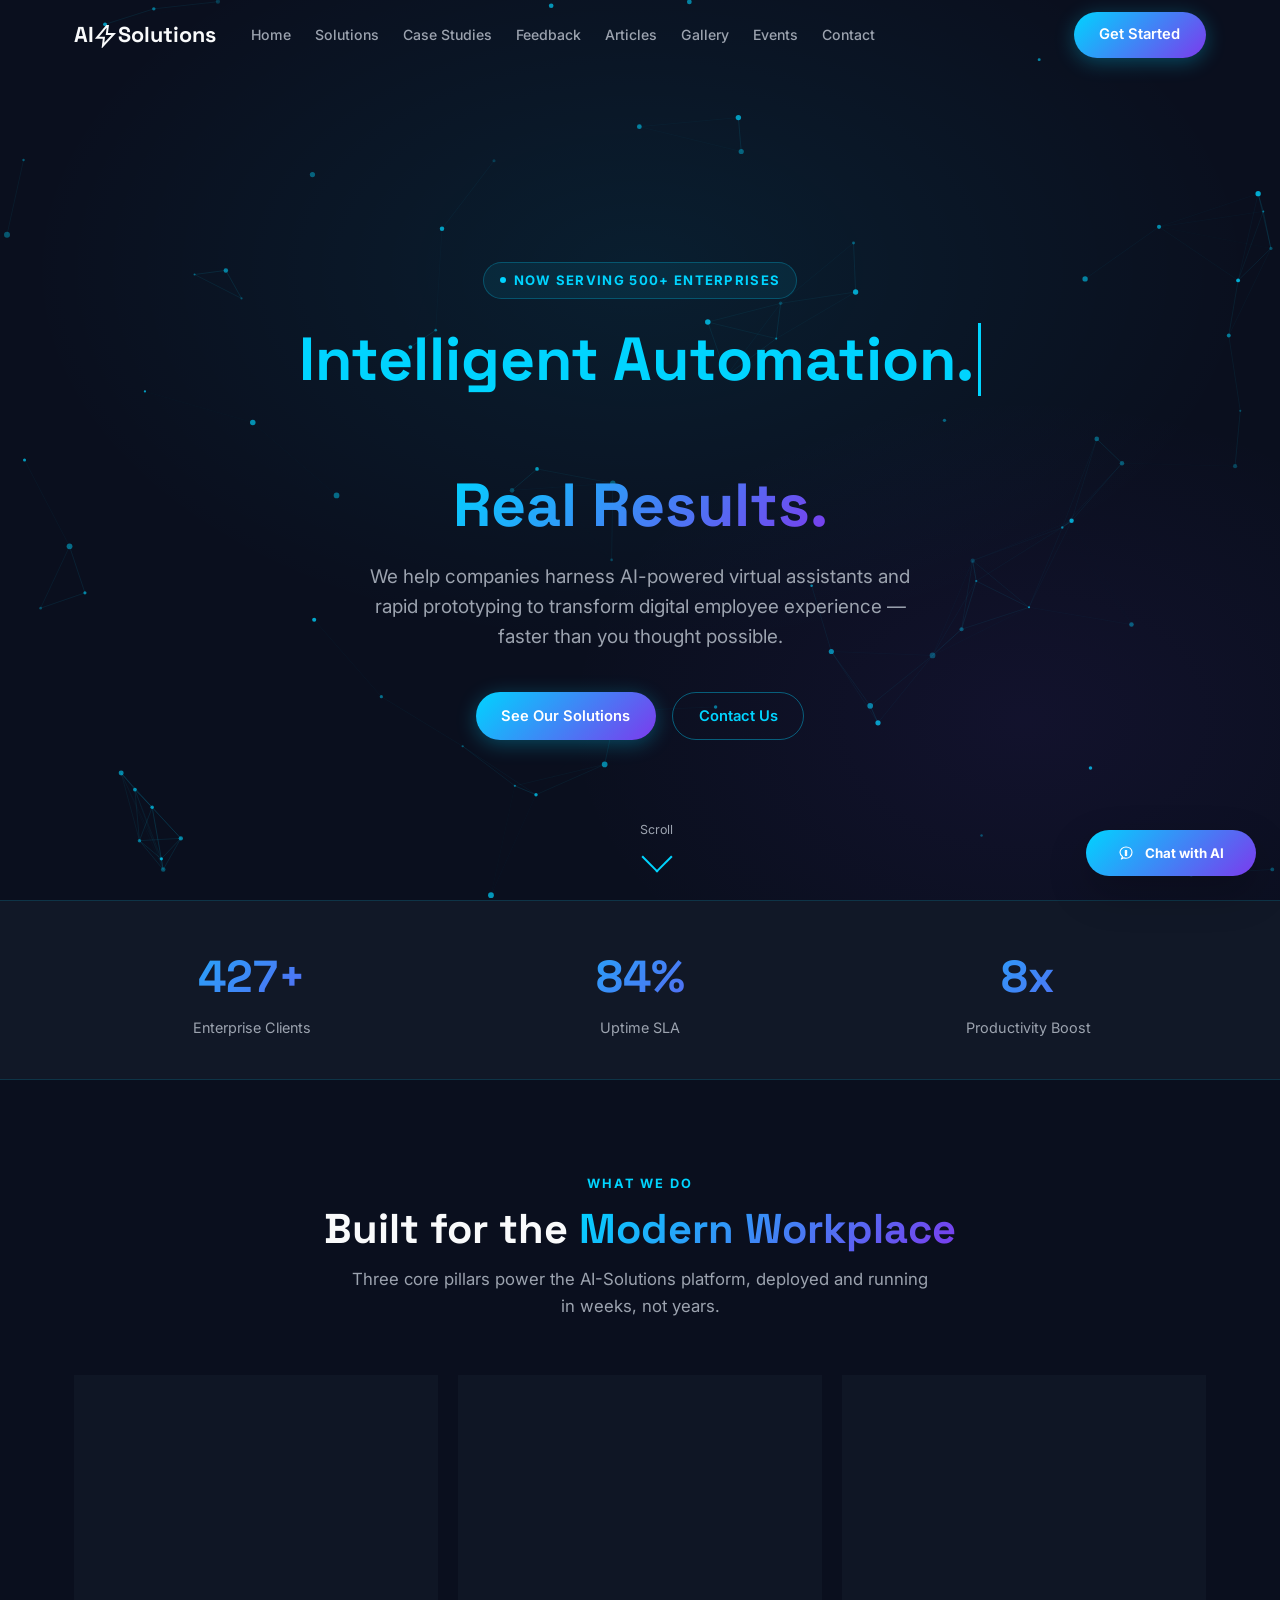
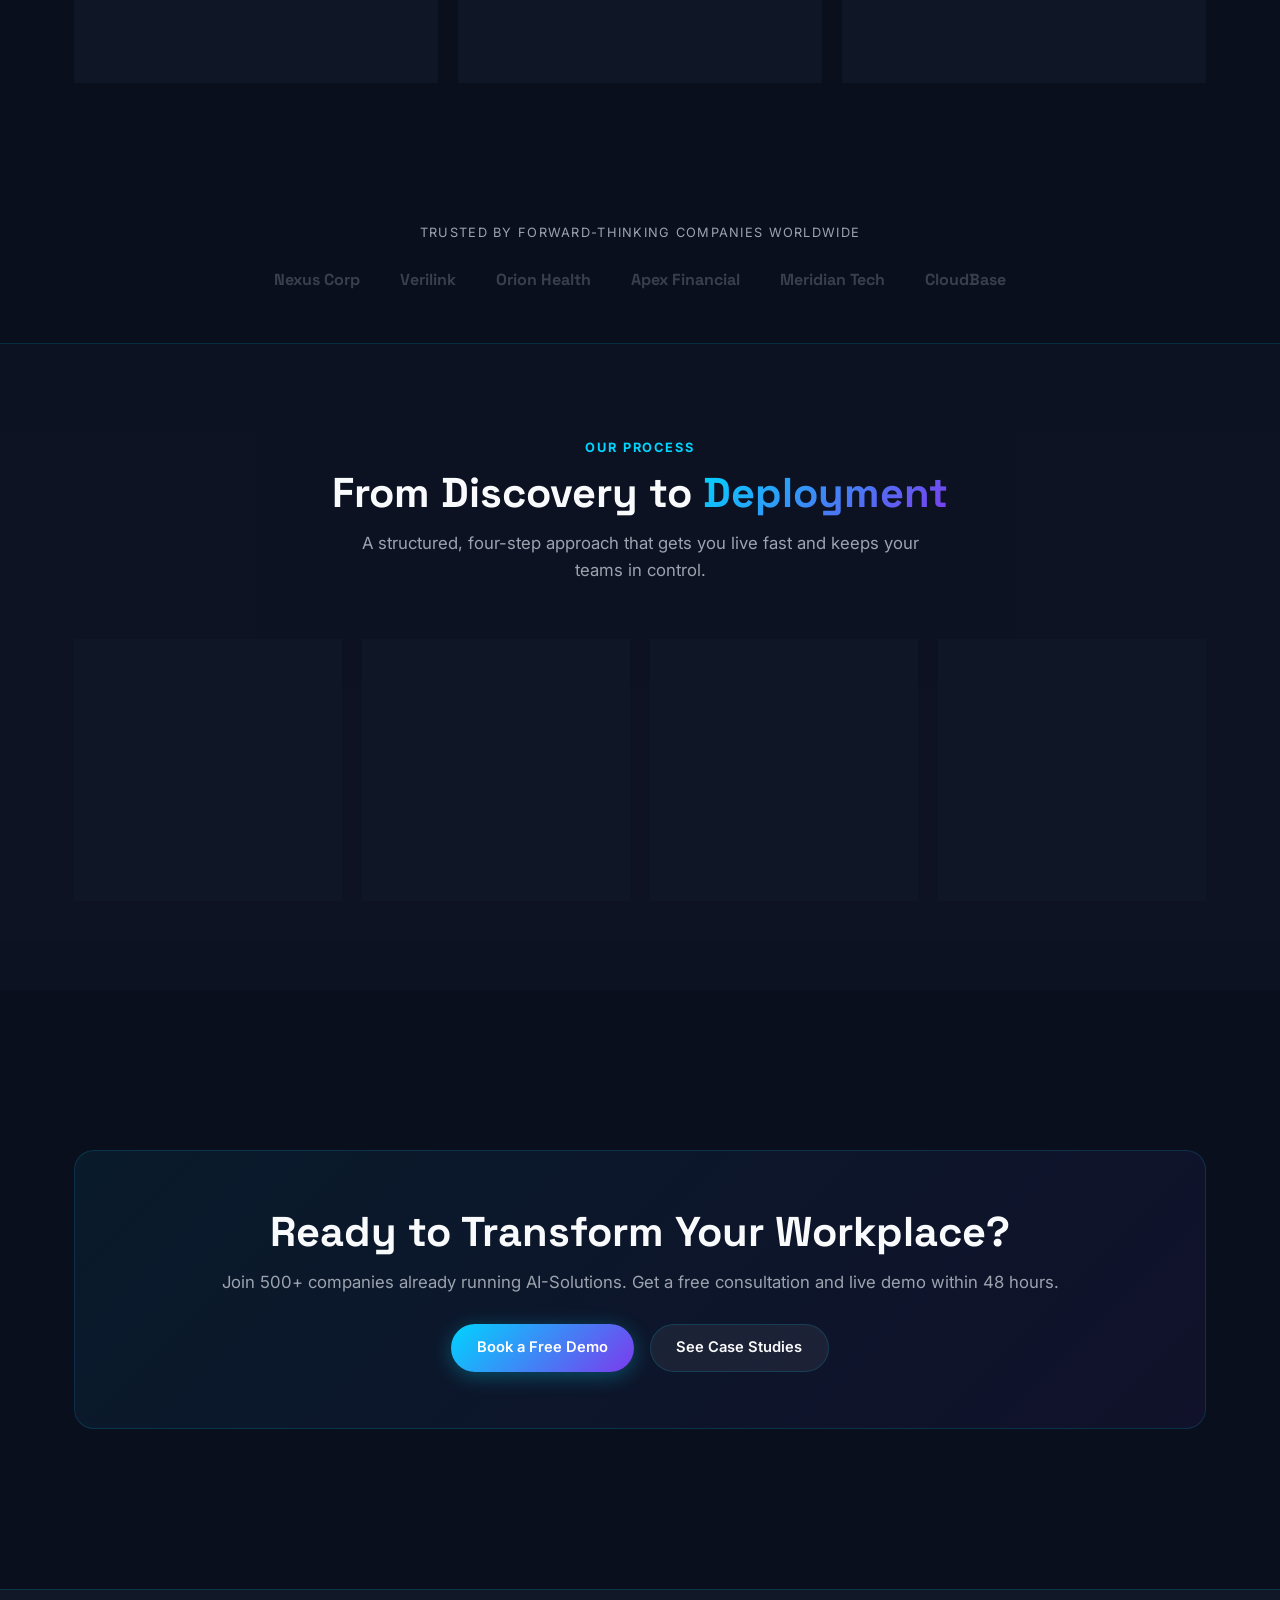
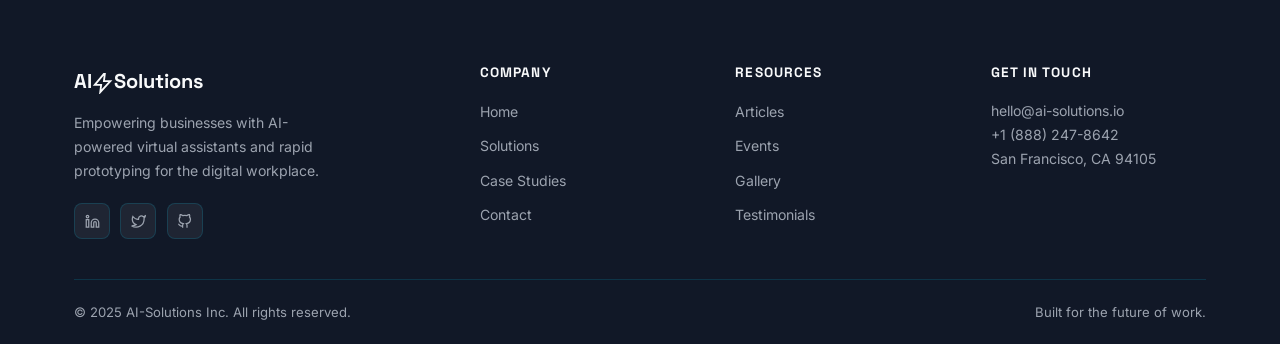
==== frontend/index.html @ 1a3348eb "Initial commit" ====
<!DOCTYPE html>
<html lang="en">
<head>
  <meta charset="UTF-8">
  <meta name="viewport" content="width=device-width,initial-scale=1">
  <title>AI-Solutions — Intelligent Automation for the Digital Workplace</title>
  <meta name="description" content="AI-Solutions helps companies build AI-powered virtual assistants and rapid prototyping solutions.">
  <link rel="icon" type="image/svg+xml" href="favicon.svg">
  <link rel="stylesheet" href="css/style.css">
</head>
<body>

<nav class="navbar" id="navbar">
  <div class="nav-inner">
    <a href="index.html" class="logo">AI<svg class="logo-icon" viewBox="0 0 24 24" fill="none" stroke="currentColor" stroke-width="2"><path d="M13 2 3 14h7l-1 8 11-12h-7l1-8Z"/></svg>Solutions</a>
    <ul class="nav-links" id="navLinks">
      <li><a href="index.html">Home</a></li>
      <li><a href="solutions.html">Solutions</a></li>
      <li><a href="case-studies.html">Case Studies</a></li>
      <li><a href="feedback.html">Feedback</a></li>
      <li><a href="articles.html">Articles</a></li>
      <li><a href="gallery.html">Gallery</a></li>
      <li><a href="events.html">Events</a></li>
      <li><a href="contact.html">Contact</a></li>
    </ul>
    <a href="contact.html" class="btn btn-primary nav-cta">Get Started</a>
    <button class="hamburger" id="hamburger" aria-label="Menu"><span></span><span></span><span></span></button>
  </div>
</nav>

<!-- HERO -->
<section class="hero">
  <canvas id="heroCanvas"></canvas>
  <div class="hero-bg"></div>
  <div class="hero-content">
    <div class="hero-pill"><span class="pulse"></span>Now Serving 500+ Enterprises</div>
    <h1 class="hero-title">
      <span id="typingText">Intelligent Automation.</span><br>
      <span class="grad-text">Real Results.</span>
    </h1>
    <p class="hero-sub">We help companies harness AI-powered virtual assistants and rapid prototyping to transform digital employee experience — faster than you thought possible.</p>
    <div class="hero-acts">
      <a href="solutions.html" class="btn btn-primary">See Our Solutions</a>
      <a href="contact.html" class="btn btn-outline">Contact Us</a>
    </div>
  </div>
  <div class="scroll-hint"><span>Scroll</span><div class="s-arr"></div></div>
</section>

<!-- STATS -->
<div class="stats-bar">
  <div class="wrap">
    <div class="stats-g">
      <div class="reveal">
        <div class="snum" data-target="500" data-suffix="+">0+</div>
        <div class="slbl">Enterprise Clients</div>
      </div>
      <div class="reveal d2">
        <div class="snum" data-target="99" data-suffix="%">0%</div>
        <div class="slbl">Uptime SLA</div>
      </div>
      <div class="reveal d3">
        <div class="snum" data-target="10" data-suffix="x">0x</div>
        <div class="slbl">Productivity Boost</div>
      </div>
    </div>
  </div>
</div>

<!-- FEATURES -->
<section class="section">
  <div class="wrap">
    <div class="sec-head">
      <span class="eyebrow">What We Do</span>
      <h2>Built for the <span class="grad-text">Modern Workplace</span></h2>
      <p>Three core pillars power the AI-Solutions platform, deployed and running in weeks, not years.</p>
    </div>
    <div class="g3">
      <div class="card reveal d1">
        <div class="fi fi-c"><svg viewBox="0 0 24 24" fill="none" stroke="currentColor" stroke-width="2"><circle cx="12" cy="12" r="10"/><path d="M12 8v4l3 3"/></svg></div>
        <h3>AI Virtual Assistants</h3>
        <p>Deploy intelligent conversational agents that handle employee queries, automate workflows, and integrate with your existing HR, IT, and operations systems seamlessly.</p>
      </div>
      <div class="card reveal d2">
        <div class="fi fi-p"><svg viewBox="0 0 24 24" fill="none" stroke="currentColor" stroke-width="2"><polygon points="13 2 3 14 12 14 11 22 21 10 12 10 13 2"/></svg></div>
        <h3>Rapid Prototyping</h3>
        <p>Go from concept to working AI prototype in days. Our low-code platform lets teams validate ideas fast before committing to full-scale development.</p>
      </div>
      <div class="card reveal d3">
        <div class="fi fi-g"><svg viewBox="0 0 24 24" fill="none" stroke="currentColor" stroke-width="2"><rect x="2" y="3" width="20" height="14" rx="2"/><path d="M8 21h8M12 17v4"/></svg></div>
        <h3>Digital Employee Experience</h3>
        <p>Create seamless AI-enhanced portals giving employees what they need instantly. Reduce friction, increase engagement, and modernize internal operations.</p>
      </div>
    </div>
  </div>
</section>

<!-- TRUSTED BY -->
<div class="trusted">
  <div class="wrap">
    <p class="trusted-lbl">Trusted by forward-thinking companies worldwide</p>
    <div class="trusted-logos">
      <span class="tlg">Nexus Corp</span>
      <span class="tlg">Verilink</span>
      <span class="tlg">Orion Health</span>
      <span class="tlg">Apex Financial</span>
      <span class="tlg">Meridian Tech</span>
      <span class="tlg">CloudBase</span>
    </div>
  </div>
</div>

<!-- HOW IT WORKS -->
<section class="section" style="background:rgba(17,24,39,.45)">
  <div class="wrap">
    <div class="sec-head">
      <span class="eyebrow">Our Process</span>
      <h2>From Discovery to <span class="grad-text">Deployment</span></h2>
      <p>A structured, four-step approach that gets you live fast and keeps your teams in control.</p>
    </div>
    <div class="g4">
      <div class="card reveal d1" style="text-align:center">
        <div style="font-family:var(--hf);font-size:2rem;font-weight:800;background:var(--grad);-webkit-background-clip:text;-webkit-text-fill-color:transparent;background-clip:text;margin-bottom:.75rem">01</div>
        <h3>Discover</h3>
        <p style="font-size:.88rem">We map your workflows, identify automation opportunities, and define success metrics with your team.</p>
      </div>
      <div class="card reveal d2" style="text-align:center">
        <div style="font-family:var(--hf);font-size:2rem;font-weight:800;background:var(--grad);-webkit-background-clip:text;-webkit-text-fill-color:transparent;background-clip:text;margin-bottom:.75rem">02</div>
        <h3>Design</h3>
        <p style="font-size:.88rem">Our team architects AI models and integrations tailored precisely to your environment and requirements.</p>
      </div>
      <div class="card reveal d3" style="text-align:center">
        <div style="font-family:var(--hf);font-size:2rem;font-weight:800;background:var(--grad);-webkit-background-clip:text;-webkit-text-fill-color:transparent;background-clip:text;margin-bottom:.75rem">03</div>
        <h3>Deploy</h3>
        <p style="font-size:.88rem">We ship production-ready AI in weeks with full integration into your existing tech stack.</p>
      </div>
      <div class="card reveal d4" style="text-align:center">
        <div style="font-family:var(--hf);font-size:2rem;font-weight:800;background:var(--grad);-webkit-background-clip:text;-webkit-text-fill-color:transparent;background-clip:text;margin-bottom:.75rem">04</div>
        <h3>Optimize</h3>
        <p style="font-size:.88rem">Continuous learning, model tuning, and performance analytics keep your AI sharp over time.</p>
      </div>
    </div>
  </div>
</section>

<!-- CTA BAND -->
<section class="section">
  <div class="wrap">
    <div class="cta-band reveal">
      <h2>Ready to Transform Your Workplace?</h2>
      <p>Join 500+ companies already running AI-Solutions. Get a free consultation and live demo within 48 hours.</p>
      <div class="cta-acts">
        <a href="contact.html" class="btn btn-primary">Book a Free Demo</a>
        <a href="case-studies.html" class="btn btn-ghost">See Case Studies</a>
      </div>
    </div>
  </div>
</section>

<footer class="footer">
  <div class="wrap">
    <div class="fg-grid">
      <div class="fb-brand">
        <div class="logo">AI<svg class="logo-icon" viewBox="0 0 24 24" fill="none" stroke="currentColor" stroke-width="2"><path d="M13 2 3 14h7l-1 8 11-12h-7l1-8Z"/></svg>Solutions</div>
        <p>Empowering businesses with AI-powered virtual assistants and rapid prototyping for the digital workplace.</p>
        <div class="socials">
          <a href="#" class="soc" aria-label="LinkedIn"><svg viewBox="0 0 24 24" fill="none" stroke="currentColor" stroke-width="2"><path d="M16 8a6 6 0 016 6v7h-4v-7a2 2 0 00-2-2 2 2 0 00-2 2v7h-4v-7a6 6 0 016-6z"/><rect x="2" y="9" width="4" height="12"/><circle cx="4" cy="4" r="2"/></svg></a>
          <a href="#" class="soc" aria-label="Twitter"><svg viewBox="0 0 24 24" fill="none" stroke="currentColor" stroke-width="2"><path d="M23 3a10.9 10.9 0 01-3.14 1.53 4.48 4.48 0 00-7.86 3v1A10.66 10.66 0 013 4s-4 9 5 13a11.64 11.64 0 01-7 2c9 5 20 0 20-11.5a4.5 4.5 0 00-.08-.83A7.72 7.72 0 0023 3z"/></svg></a>
          <a href="#" class="soc" aria-label="GitHub"><svg viewBox="0 0 24 24" fill="none" stroke="currentColor" stroke-width="2"><path d="M9 19c-5 1.5-5-2.5-7-3m14 6v-3.87a3.37 3.37 0 00-.94-2.61c3.14-.35 6.44-1.54 6.44-7A5.44 5.44 0 0020 4.77 5.07 5.07 0 0019.91 1S18.73.65 16 2.48a13.38 13.38 0 00-7 0C6.27.65 5.09 1 5.09 1A5.07 5.07 0 005 4.77a5.44 5.44 0 00-1.5 3.78c0 5.42 3.3 6.61 6.44 7A3.37 3.37 0 009 18.13V22"/></svg></a>
        </div>
      </div>
      <div class="fc"><h4>Company</h4><ul><li><a href="index.html">Home</a></li><li><a href="solutions.html">Solutions</a></li><li><a href="case-studies.html">Case Studies</a></li><li><a href="contact.html">Contact</a></li></ul></div>
      <div class="fc"><h4>Resources</h4><ul><li><a href="articles.html">Articles</a></li><li><a href="events.html">Events</a></li><li><a href="gallery.html">Gallery</a></li><li><a href="feedback.html">Testimonials</a></li></ul></div>
      <div class="fc"><h4>Get In Touch</h4><p>hello@ai-solutions.io<br>+1 (888) 247-8642<br>San Francisco, CA 94105</p></div>
    </div>
    <div class="f-bottom">
      <p>&copy; 2025 AI-Solutions Inc. All rights reserved.</p>
      <p>Built for the future of work.</p>
    </div>
  </div>
</footer>

  <div class="chatbot-widget" id="chatbotWidget">
    <button class="chatbot-toggle" id="chatbotToggle" aria-label="Open AI chat">
      <svg class="chatbot-icon" viewBox="0 0 24 24" fill="none" stroke="currentColor" stroke-width="1.7" stroke-linecap="round" stroke-linejoin="round"><path d="M12 3C7.03 3 3 6.69 3 11c0 2.65 1.45 5.04 3.8 6.57L5 21l3.6-1.92C9.67 19.54 10.82 19.8 12 19.8c4.97 0 9-3.69 9-8.8S16.97 3 12 3z"/><path d="M11 8.5h2v2.75h-2z"/><path d="M11 13h2v2.5h-2z"/></svg>
      Chat with AI
    </button>
    <div class="chatbot-panel" id="chatbotPanel" aria-hidden="true">
      <div class="chatbot-header">
        <div>
          <strong>AI Assistant</strong>
          <p>Ask about our solutions, demos, or deployment.</p>
        </div>
        <button class="chatbot-close" id="chatbotClose" aria-label="Close chat">×</button>
      </div>
      <div class="chatbot-suggestions" id="chatbotSuggestions">
        <button type="button" class="chatbot-suggestion">How does your AI assistant work?</button>
        <button type="button" class="chatbot-suggestion">Show me a demo workflow</button>
        <button type="button" class="chatbot-suggestion">What is deployment time?</button>
      </div>
      <div class="chatbot-messages" id="chatbotMessages">
        <div class="chatbot-message bot">Hi there! I can help explain how AI-Solutions boosts productivity and modernizes employee experience.</div>
      </div>
      <div class="chatbot-typing" id="chatbotTyping" aria-live="polite" hidden>
        <span class="typing-dot"></span>
        <span class="typing-dot"></span>
        <span class="typing-dot"></span>
        <span>Typing...</span>
      </div>
      <form class="chatbot-form" id="chatbotForm">
        <input type="text" id="chatbotInput" placeholder="Type your question..." autocomplete="off" aria-label="Chat message input">
        <button type="submit">Send</button>
      </form>
    </div>
  </div>

  <script src="js/main.js"></script>
</body>
</html>
---- frontend/css/style.css ----
@import url('https://fonts.googleapis.com/css2?family=Inter:wght@400;500;600&family=Space+Grotesk:wght@600;700;800&display=swap');

/* ── VARIABLES ── */
:root {
     
  --bg: #0a0f1e;
  --bg2: #111827;
  --bg3: #1f2937;
  --card: rgba(17,24,39,.85);
  --cyan: #00d4ff;
  --purple: #7c3aed;
  --grad: linear-gradient(135deg,#00d4ff,#7c3aed);
  --text: #f9fafb;
  --muted: #9ca3af;
  --sub: #e5e7eb;
  --border: rgba(0,212,255,.15);
  --border2: rgba(0,212,255,.35);
  --glow: 0 0 30px rgba(0,212,255,.15);
  --shadow: 0 4px 24px rgba(0,0,0,.45);
  --r: 12px;
  --rsm: 8px;
  --rlg: 20px;
  --nav: 70px;
  --max: 1180px;
  --t: .3s ease;
  --hf: 'Space Grotesk',sans-serif;
  --bf: 'Inter',sans-serif;
}

/* ── RESET ── */
*,*::before,*::after{box-sizing:border-box;margin:0;padding:0}
html{scroll-behavior:smooth}
body{font-family:var(--bf);background:var(--bg);color:var(--text);line-height:1.6;opacity:0;transition:opacity .5s ease;overflow-x:hidden}
body.loaded{opacity:1}
a{color:inherit;text-decoration:none;transition:color var(--t)}
ul{list-style:none}
img{max-width:100%;display:block}
button{font-family:var(--bf);cursor:pointer;border:none;background:none;appearance:none;-webkit-appearance:none;-moz-appearance:none}
button:disabled{opacity:.55;cursor:not-allowed}
::-webkit-scrollbar{width:5px}
::-webkit-scrollbar-track{background:var(--bg)}
::-webkit-scrollbar-thumb{background:var(--cyan);border-radius:3px}

/* ── TYPE ── */
h1,h2,h3,h4{font-family:var(--hf);font-weight:700;line-height:1.2}
h1{font-size:clamp(2rem,5vw,3.8rem)}
h2{font-size:clamp(1.7rem,3.5vw,2.6rem)}
h3{font-size:clamp(1.1rem,2vw,1.4rem)}
p{color:var(--muted)}

/* ── UTIL ── */
.wrap{max-width:var(--max);margin:0 auto;padding:0 1.5rem}
.section{padding:90px 0}
.sec-head{text-align:center;margin-bottom:3.5rem}
.eyebrow{display:inline-block;font-size:.8rem;font-weight:700;letter-spacing:.15em;text-transform:uppercase;color:var(--cyan);margin-bottom:.6rem}
.sec-head h2{margin-bottom:.75rem}
.sec-head p{max-width:580px;margin:0 auto;font-size:1.05rem}
.grad-text{background:var(--grad);-webkit-background-clip:text;-webkit-text-fill-color:transparent;background-clip:text}
.g2{display:grid;grid-template-columns:repeat(2,1fr);gap:1.25rem}
.g3{display:grid;grid-template-columns:repeat(3,1fr);gap:1.25rem}
.g4{display:grid;grid-template-columns:repeat(4,1fr);gap:1.25rem}

/* ── BUTTONS ── */
.btn{display:inline-flex;align-items:center;gap:.45rem;padding:.7rem 1.6rem;border-radius:50px;font-size:.92rem;font-weight:600;transition:all var(--t);position:relative;overflow:hidden;white-space:nowrap}
.btn-primary{background:var(--grad);color:#fff;box-shadow:0 4px 20px rgba(0,212,255,.3)}
.btn-primary:hover{transform:translateY(-2px);box-shadow:0 8px 30px rgba(0,212,255,.45)}
.btn-outline{background:transparent;color:var(--cyan);border:1.5px solid rgba(0,212,255,.4)}
.btn-outline:hover{background:rgba(0,212,255,.1);border-color:var(--cyan);transform:translateY(-2px)}
.btn-ghost{background:rgba(255,255,255,.06);color:var(--text);border:1px solid var(--border)}
.btn-ghost:hover{background:rgba(255,255,255,.1);transform:translateY(-2px)}
.btn-sm{padding:.45rem 1.1rem;font-size:.85rem}

.button{display:inline-flex;align-items:center;justify-content:center;gap:.55rem;padding:.85rem 1.6rem;border-radius:999px;font-size:.95rem;font-weight:700;transition:all var(--t);outline:none;text-decoration:none}
.button-primary{background:var(--grad);color:#fff;border:1px solid transparent;box-shadow:0 6px 22px rgba(0,212,255,.25)}
.button-primary:hover{transform:translateY(-1px);box-shadow:0 10px 28px rgba(0,212,255,.35)}
.button-secondary{background:transparent;color:#fff;border:1.5px solid rgba(255,255,255,.18)}
.button-secondary:hover{background:rgba(255,255,255,.08);border-color:rgba(255,255,255,.35);transform:translateY(-1px)}
.button-danger{background:rgba(239,68,68,.12);color:#f87171;border:1.5px solid rgba(239,68,68,.3)}
.button-danger:hover{background:rgba(239,68,68,.18);transform:translateY(-1px)}
.button-ghost{background:rgba(255,255,255,.12);color:#fff;border:1.5px solid rgba(255,255,255,.25)}
.button-ghost:hover{background:rgba(255,255,255,.18);transform:translateY(-1px)}
.button-sm{padding:.4rem 1rem;font-size:.85rem}

/* ── CARD ── */
.card{background:var(--card);border:1px solid var(--border);border-radius:var(--r);padding:1.75rem;backdrop-filter:blur(14px);-webkit-backdrop-filter:blur(14px);transition:all var(--t);position:relative;overflow:hidden}
.card:hover{transform:translateY(-4px);border-color:var(--border2);box-shadow:var(--glow),var(--shadow)}

/* ── BADGE ── */
.badge{display:inline-flex;align-items:center;gap:.35rem;padding:.3rem .8rem;border-radius:50px;font-size:.75rem;font-weight:700;letter-spacing:.05em}
.bc{background:rgba(0,212,255,.1);color:var(--cyan);border:1px solid rgba(0,212,255,.25)}
.bp{background:rgba(124,58,237,.12);color:#a78bfa;border:1px solid rgba(124,58,237,.3)}
.bg-badge{background:rgba(16,185,129,.1);color:#10b981;border:1px solid rgba(16,185,129,.25)}
.ba{background:rgba(245,158,11,.1);color:#f59e0b;border:1px solid rgba(245,158,11,.25)}

/* ── NAV ── */
.navbar{position:fixed;top:0;left:0;right:0;z-index:1000;height:var(--nav);display:flex;align-items:center;transition:all var(--t)}
.navbar.scrolled{background:rgba(10,15,30,.95);backdrop-filter:blur(20px);-webkit-backdrop-filter:blur(20px);border-bottom:1px solid var(--border);box-shadow:0 4px 30px rgba(0,0,0,.5)}
.nav-inner{max-width:var(--max);margin:0 auto;padding:0 1.5rem;display:flex;align-items:center;gap:1.5rem;width:100%}
.logo{font-family:var(--hf);font-size:1.35rem;font-weight:800;white-space:nowrap}
.logo span{color:var(--cyan)}
.logo-icon,
.inline-icon{width:1em;height:1em;vertical-align:text-bottom;stroke:currentColor;fill:none}
.logo-icon{width:1.1em;height:1.1em}
.inline-icon{stroke-width:2;stroke-linecap:round;stroke-linejoin:round}
.stars{display:inline-flex;gap:.15rem;vertical-align:middle}
.stars svg{width:1rem;height:1rem;fill:currentColor;color:#fbbf24;stroke:none}
.nav-links{display:flex;align-items:center;gap:.1rem;flex:1}
.nav-links a{display:block;padding:.45rem .7rem;font-size:.88rem;font-weight:500;color:var(--muted);border-radius:var(--rsm);transition:all var(--t)}
.nav-links a:hover,.nav-links a.active{color:var(--text);background:rgba(255,255,255,.06)}
.nav-links a.active{color:var(--cyan)}
.nav-cta{margin-left:auto;flex-shrink:0}
.hamburger{display:none;flex-direction:column;gap:5px;padding:8px;border-radius:var(--rsm)}
.hamburger span{display:block;width:22px;height:2px;background:var(--text);transition:all var(--t);border-radius:2px}
.hamburger.open span:nth-child(1){transform:translateY(7px) rotate(45deg)}
.hamburger.open span:nth-child(2){opacity:0;transform:scaleX(0)}
.hamburger.open span:nth-child(3){transform:translateY(-7px) rotate(-45deg)}

/* ── HERO ── */
.hero{min-height:100vh;display:flex;align-items:center;position:relative;overflow:hidden;padding:0 1.5rem}
#heroCanvas{position:absolute;inset:0;width:100%;height:100%;pointer-events:none}
.hero-bg{position:absolute;inset:0;background:radial-gradient(ellipse 80% 70% at 50% 30%,rgba(0,212,255,.08) 0%,transparent 60%),radial-gradient(ellipse 60% 60% at 80% 80%,rgba(124,58,237,.07) 0%,transparent 60%);animation:bgp 8s ease-in-out infinite alternate}
@keyframes bgp{from{opacity:.7}to{opacity:1}}
.hero-content{position:relative;z-index:2;max-width:var(--max);margin:0 auto;width:100%;text-align:center;display:flex;flex-direction:column;align-items:center;padding-top:calc(var(--nav) + 2rem)}
.hero-pill{display:inline-flex;align-items:center;gap:.5rem;margin-bottom:1.5rem;padding:.45rem 1rem;border-radius:50px;background:rgba(0,212,255,.08);border:1px solid rgba(0,212,255,.25);font-size:.82rem;font-weight:700;color:var(--cyan);letter-spacing:.1em;text-transform:uppercase;animation:fdu .8s ease both}
.pulse{width:6px;height:6px;background:var(--cyan);border-radius:50%;animation:plse 1.5s ease-in-out infinite}
@keyframes plse{0%,100%{opacity:1;transform:scale(1)}50%{opacity:.4;transform:scale(.7)}}
@keyframes fdu{from{opacity:0;transform:translateY(-18px)}to{opacity:1;transform:translateY(0)}}
.hero-title{margin-bottom:1.25rem;animation:fup .9s ease .1s both}
#typingText{display:block;color:var(--cyan);border-right:3px solid var(--cyan);padding-right:4px;overflow:hidden;white-space:nowrap;width:0;animation:typing 2.2s steps(28,end) .6s forwards,blink .8s step-end .6s infinite}
@keyframes typing{to{width:100%}}
@keyframes blink{50%{border-color:transparent}}
.hero-sub{font-size:clamp(.95rem,2vw,1.18rem);max-width:580px;margin-bottom:2.5rem;animation:fup .9s ease .2s both}
.hero-acts{display:flex;gap:1rem;flex-wrap:wrap;justify-content:center;animation:fup .9s ease .3s both}
@keyframes fup{from{opacity:0;transform:translateY(28px)}to{opacity:1;transform:translateY(0)}}
.scroll-hint{position:absolute;bottom:2rem;left:50%;transform:translateX(-50%);display:flex;flex-direction:column;align-items:center;gap:.4rem;font-size:.78rem;color:var(--muted);animation:fup 1s ease .9s both}
.s-arr{width:22px;height:22px;border-right:2px solid var(--cyan);border-bottom:2px solid var(--cyan);transform:rotate(45deg);animation:bob 1.5s ease-in-out infinite}
@keyframes bob{0%,100%{transform:rotate(45deg) translateY(0)}50%{transform:rotate(45deg) translateY(6px)}}

/* ── CHATBOT WIDGET ── */
.chatbot-widget{position:fixed;right:1.5rem;bottom:1.5rem;z-index:1200;font-family:var(--bf);max-width:100%;width:auto;display:flex;flex-direction:column;align-items:flex-end;gap:.75rem}
.chatbot-toggle{display:inline-flex;align-items:center;justify-content:center;min-width:170px;padding:.95rem 1.2rem;border-radius:999px;background:var(--grad);color:#fff;font-weight:700;box-shadow:0 16px 40px rgba(0,0,0,.22);transition:transform var(--t),box-shadow var(--t),filter var(--t);cursor:pointer;animation:chatbotPulse 6s ease-in-out infinite;outline:none;position:relative;z-index:1201}
.chatbot-toggle:hover{transform:translateY(-2px);box-shadow:0 20px 50px rgba(0,0,0,.28)}
.chatbot-toggle:active{transform:translateY(0)}
.chatbot-icon{width:1rem;height:1rem;margin-right:.7rem;stroke:#fff;fill:none;animation:chatbotIconBounce 3s ease-in-out infinite}
.chatbot-panel{position:fixed;right:1.5rem;bottom:5.5rem;width:min(380px,calc(100vw - 3rem));max-height:min(520px,calc(100vh - 4.5rem));background:rgba(8,14,26,.98);border:1px solid rgba(255,255,255,.08);border-radius:30px;box-shadow:0 30px 80px rgba(0,0,0,.35);overflow:hidden;opacity:0;visibility:hidden;transform:translateY(12px) scale(.96);transform-origin:bottom right;transition:opacity .3s ease,transform .3s ease,visibility .3s ease;box-sizing:border-box;pointer-events:none;display:flex;flex-direction:column;z-index:1201;min-height:380px}
.chatbot-panel.open{opacity:1;visibility:visible;transform:translateY(0) scale(1);pointer-events:auto}

@keyframes chatbotPulse{0%,100%{transform:scale(1)}50%{transform:scale(1.03)}}
@keyframes chatbotIconBounce{0%,100%{transform:translateY(0)}50%{transform:translateY(-2px)}}
.chatbot-header{display:flex;align-items:center;justify-content:space-between;gap:1rem;padding:1.15rem 1.25rem;background:rgba(255,255,255,.06);border-bottom:1px solid rgba(255,255,255,.08)}
.chatbot-header strong{display:block;font-size:1rem;color:#fff;margin-bottom:.2rem}
.chatbot-header p{font-size:.82rem;color:var(--muted);margin:0}
.chatbot-close{font-size:1.45rem;line-height:1;color:var(--text);width:34px;height:34px;border-radius:50%;display:inline-flex;align-items:center;justify-content:center;background:rgba(255,255,255,.08);cursor:pointer;transition:background var(--t),transform var(--t);border:none}
.chatbot-close:hover{background:rgba(255,255,255,.16);transform:scale(1.05)}
.chatbot-suggestions{display:flex;flex-wrap:wrap;gap:.5rem;padding:1rem 1.25rem 0}
.chatbot-suggestion{border-radius:999px;background:rgba(255,255,255,.08);color:#fff;padding:.55rem .95rem;font-size:.82rem;border:1px solid rgba(255,255,255,.1);cursor:pointer;transition:background var(--t),transform var(--t);white-space:normal;min-width:0}
.chatbot-suggestion:hover{background:rgba(255,255,255,.14);transform:translateY(-1px)}
.chatbot-messages{padding:1rem 1.25rem;max-height:260px;overflow-y:auto;display:flex;flex-direction:column;gap:.9rem;flex:1;min-height:180px;scrollbar-width:thin;scrollbar-color:rgba(148,163,184,.5) transparent}
.chatbot-messages::-webkit-scrollbar{width:8px}
.chatbot-messages::-webkit-scrollbar-thumb{background:rgba(148,163,184,.35);border-radius:999px}
.chatbot-message{padding:.95rem 1rem;border-radius:24px;max-width:100%;line-height:1.5;font-size:.95rem;opacity:0;transform:translateY(10px);animation:chatMessageIn .28s ease forwards;word-break:break-word;white-space:pre-line}
.chatbot-message.bot{align-self:flex-start;background:rgba(255,255,255,.1);color:#f8fafc}
.chatbot-message.bot.typing{font-style:italic;color:rgba(255,255,255,.88);opacity:1!important;position:relative;transform:none;animation:none!important;pointer-events:none}
.chatbot-message.bot.typing::after{content:'';display:inline-block;width:6px;height:6px;margin-left:.5rem;border-radius:50%;background:rgba(255,255,255,.7);box-shadow:8px 0 0 rgba(255,255,255,.4),16px 0 0 rgba(255,255,255,.2);animation:typingDots .8s infinite steps(3,end)}
.chatbot-message.user{align-self:flex-end;background:rgba(0,212,255,.18);color:#fff}
.chatbot-typing{display:flex;align-items:center;gap:.75rem;padding:0 1.25rem 1rem;color:rgba(255,255,255,.9);font-size:.92rem;min-height:42px;background:rgba(255,255,255,.02);border-top:1px solid rgba(255,255,255,.08)}
.chatbot-typing[hidden]{display:none}
.chatbot-typing .typing-dot{display:inline-block;width:8px;height:8px;border-radius:50%;background:rgba(255,255,255,.7);opacity:.7;animation:typingBounce 1.1s infinite ease-in-out}
.chatbot-typing .typing-dot:nth-child(2){animation-delay:.12s}
.chatbot-typing .typing-dot:nth-child(3){animation-delay:.24s}
.chatbot-form{display:flex;gap:.6rem;padding:1rem 1.25rem;border-top:1px solid rgba(255,255,255,.08);background:rgba(255,255,255,.02)}
.chatbot-form input{flex:1;padding:.85rem 1rem;border-radius:999px;border:1px solid rgba(255,255,255,.12);background:rgba(255,255,255,.05);color:#fff;outline:none;transition:border-color var(--t),box-shadow var(--t);appearance:none;-webkit-appearance:none;-moz-appearance:none;min-width:0}
.chatbot-form input:focus{border-color:rgba(0,212,255,.5);box-shadow:0 0 0 4px rgba(0,212,255,.08)}
.chatbot-form input::placeholder{color:rgba(255,255,255,.55)}
.chatbot-form button{padding:.85rem 1rem;border-radius:999px;background:var(--cyan);color:#06283d;font-weight:700;transition:transform var(--t),filter var(--t);border:none;min-width:80px}
.chatbot-form button:hover{transform:translateY(-1px);filter:brightness(1.02)}
@keyframes chatMessageIn{from{opacity:0;transform:translateY(18px)}to{opacity:1;transform:translateY(0)}}
@keyframes typingBounce{0%,100%{transform:translateY(0);opacity:.6}50%{transform:translateY(-4px);opacity:1}}
@media (max-width:720px){.chatbot-widget{right:1rem;bottom:1rem;width:calc(100% - 2rem)}.chatbot-panel{right:1rem;bottom:3.5rem;width:calc(100% - 2rem);max-height:calc(100vh - 4rem);border-radius:24px}.chatbot-suggestion{flex:1 1 calc(50% - .5rem);min-width:0}}

/* ── STATS ── */
.stats-bar{background:var(--bg2);border-top:1px solid var(--border);border-bottom:1px solid var(--border);padding:2.5rem 0}
.stats-g{display:grid;grid-template-columns:repeat(3,1fr);gap:2rem;text-align:center}
.snum{font-family:var(--hf);font-size:clamp(1.8rem,4vw,2.8rem);font-weight:800;background:var(--grad);-webkit-background-clip:text;-webkit-text-fill-color:transparent;background-clip:text}
.slbl{font-size:.9rem;color:var(--muted);margin-top:.2rem}

/* ── FEATURE ICON ── */
.fi{width:50px;height:50px;border-radius:var(--rsm);display:flex;align-items:center;justify-content:center;margin-bottom:1.1rem;border:1px solid}
.fi-c{background:rgba(0,212,255,.08);border-color:rgba(0,212,255,.2)}
.fi-p{background:rgba(124,58,237,.08);border-color:rgba(124,58,237,.2)}
.fi-g{background:rgba(16,185,129,.08);border-color:rgba(16,185,129,.2)}
.fi svg{width:22px;height:22px}
.fi-c svg{color:var(--cyan)}
.fi-p svg{color:#a78bfa}
.fi-g svg{color:#10b981}

/* ── TRUSTED ── */
.trusted{padding:50px 0;border-bottom:1px solid var(--border);text-align:center}
.trusted-lbl{font-size:.8rem;color:var(--muted);text-transform:uppercase;letter-spacing:.1em;margin-bottom:1.5rem}
.trusted-logos{display:flex;justify-content:center;align-items:center;gap:2.5rem;flex-wrap:wrap}
.tlg{font-family:var(--hf);font-size:1rem;font-weight:700;color:rgba(255,255,255,.2);transition:color var(--t)}
.tlg:hover{color:rgba(255,255,255,.5)}

/* ── CTA BANNER ── */
.cta-band{margin:70px 0;background:linear-gradient(135deg,rgba(0,212,255,.06),rgba(124,58,237,.06));border:1px solid var(--border);border-radius:var(--rlg);padding:3.5rem 2.5rem;text-align:center}
.cta-band h2{margin-bottom:.75rem}
.cta-band p{margin-bottom:1.75rem;font-size:1.05rem}
.cta-acts{display:flex;gap:1rem;justify-content:center;flex-wrap:wrap}

/* ── PAGE HERO ── */
.pg-hero{padding:calc(var(--nav) + 55px) 0 70px;text-align:center;background:radial-gradient(ellipse at top,rgba(0,212,255,.06) 0%,transparent 55%);border-bottom:1px solid var(--border)}
.pg-hero h1{margin-bottom:.75rem}
.pg-hero p{font-size:1.1rem;max-width:560px;margin:0 auto}

/* ── SOLUTION CARDS ── */
.sol-icon{width:56px;height:56px;border-radius:var(--r);background:var(--grad);display:flex;align-items:center;justify-content:center;margin-bottom:1.3rem}
.sol-icon svg{width:26px;height:26px;color:#fff}

/* ── CASE CARDS ── */
.case-ind{font-size:.75rem;font-weight:700;text-transform:uppercase;letter-spacing:.12em;color:var(--cyan);margin-bottom:.5rem}
.case-row{display:grid;grid-template-columns:80px 1fr;gap:.4rem;font-size:.88rem;margin:.4rem 0}
.case-row .lbl{font-weight:600;color:var(--sub)}
.case-row .val{color:var(--muted)}
.case-out{margin-top:.9rem;padding:.85rem 1rem;border-radius:var(--rsm);background:rgba(16,185,129,.08);border:1px solid rgba(16,185,129,.2);font-size:.88rem;color:#10b981;font-weight:600}

/* ── TESTIMONIALS ── */
.stars{color:#fbbf24;font-size:1rem;margin-bottom:.8rem}
.quote-txt{font-size:.94rem;line-height:1.75;color:var(--sub);font-style:italic;margin-bottom:1.3rem}
.quote-txt::before{content:'\201C'}
.quote-txt::after{content:'\201D'}
.reviewer{display:flex;align-items:center;gap:.7rem}
.rav{width:40px;height:40px;border-radius:50%;background:var(--grad);display:flex;align-items:center;justify-content:center;font-weight:700;font-size:.85rem;color:#fff;flex-shrink:0}
.rname{font-weight:600;font-size:.9rem;color:var(--text)}
.rrole{font-size:.78rem;color:var(--muted)}

/* ── ARTICLES ── */
.art-tags{display:flex;gap:.4rem;flex-wrap:wrap;margin-bottom:.85rem}
.art-card h3{font-size:1.05rem;margin-bottom:.65rem;line-height:1.4}
.art-card h3 a:hover{color:var(--cyan)}
.art-image{border-radius:var(--r);overflow:hidden;margin-bottom:1rem;max-height:220px}
.art-image img{width:100%;height:220px;object-fit:cover;display:block}
.art-exc{font-size:.9rem;line-height:1.7;margin-bottom:1.1rem}
.art-meta{display:flex;justify-content:space-between;align-items:center;font-size:.8rem;color:var(--muted);padding-top:.9rem;border-top:1px solid var(--border)}
.rm{color:var(--cyan);font-weight:600;font-size:.88rem;display:inline-flex;align-items:center;gap:.2rem;transition:gap var(--t)}
.article-detail-media{display:grid;grid-template-columns:repeat(2,minmax(0,1fr));gap:1rem;margin:1.5rem 0;}
.article-detail-image{border-radius:var(--r);overflow:hidden;border:1px solid var(--border);background:var(--card);}
.article-detail-image img{width:100%;height:100%;min-height:240px;object-fit:cover;display:block;}
.article-body{font-size:1rem;line-height:1.85;color:var(--sub);margin-top:1rem;white-space:pre-wrap;}
.article-detail-card .art-meta{border:none;padding-top:0;margin-bottom:1rem;}
.rm:hover{gap:.5rem}

/* ── GALLERY ── */
.gal-grid{display:grid;grid-template-columns:repeat(4,1fr);gap:1rem}
.gal-item{border-radius:var(--r);overflow:hidden;cursor:pointer;position:relative;aspect-ratio:4/3;border:1px solid var(--border);transition:all var(--t)}
.gal-item img{width:100%;height:100%;object-fit:cover;transition:transform .4s ease}
.gal-item:hover{border-color:var(--border2);box-shadow:var(--glow)}
.gal-item:hover img{transform:scale(1.06)}
.gal-item:hover .gal-ov{opacity:1}
.gal-ov{position:absolute;inset:0;background:rgba(0,0,0,.45);display:flex;align-items:center;justify-content:center;opacity:0;transition:opacity var(--t)}
.gal-ov svg{width:30px;height:30px;color:#fff}
.gal-caption{position:absolute;left:0;right:0;bottom:0;padding:1rem;display:flex;flex-direction:column;gap:.4rem;background:linear-gradient(180deg,rgba(0,0,0,0) 0%,rgba(0,0,0,.75) 80%);color:#fff;pointer-events:none;}
.gal-caption h4{margin:0;font-size:1rem;line-height:1.3;font-weight:700;}
.gal-caption p{margin:0;font-size:.9rem;line-height:1.4;color:rgba(255,255,255,.88);max-height:3.6rem;overflow:hidden;text-overflow:ellipsis;}
.gal-label{font-size:.72rem;text-transform:uppercase;letter-spacing:.12em;color:var(--cyan);font-weight:700;}

/* ── LIGHTBOX ── */
#lb{display:none;position:fixed;inset:0;z-index:9999;background:rgba(0,0,0,.93);align-items:center;justify-content:center;padding:2rem}
#lb.open{display:flex;animation:fi .25s ease}
@keyframes fi{from{opacity:0}to{opacity:1}}
#lb img{max-width:90vw;max-height:85vh;object-fit:contain;border-radius:var(--r);border:1px solid var(--border);animation:lbz .3s ease}
@keyframes lbz{from{transform:scale(.92);opacity:0}to{transform:scale(1);opacity:1}}
.lb-close{position:fixed;top:1.25rem;right:1.25rem;width:42px;height:42px;border-radius:50%;background:rgba(255,255,255,.1);border:1px solid rgba(255,255,255,.2);display:flex;align-items:center;justify-content:center;cursor:pointer;font-size:1.3rem;color:#fff;transition:background var(--t)}
.lb-close:hover{background:rgba(255,255,255,.2)}
.lb-btn{position:fixed;top:50%;transform:translateY(-50%);width:42px;height:42px;border-radius:50%;background:rgba(255,255,255,.1);border:1px solid rgba(255,255,255,.2);display:flex;align-items:center;justify-content:center;cursor:pointer;color:#fff;font-size:1.3rem;transition:background var(--t)}
.lb-btn:hover{background:rgba(255,255,255,.2)}
#lbPrev{left:1.25rem}
#lbNext{right:1.25rem}

/* ── EVENTS ── */
.ev-card{display:flex;gap:1.3rem;align-items:flex-start}
.ev-date{flex-shrink:0;width:58px;text-align:center;padding:.65rem .4rem;background:rgba(0,212,255,.07);border:1px solid var(--border);border-radius:var(--rsm)}
.ev-date .mo{font-size:.68rem;text-transform:uppercase;letter-spacing:.1em;color:var(--cyan);font-weight:700}
.ev-date .dy{font-family:var(--hf);font-size:1.7rem;font-weight:800;line-height:1}
.ev-date .yr{font-size:.66rem;color:var(--muted)}
.ev-body h3{font-size:1.05rem;margin-bottom:.4rem}
.ev-meta{display:flex;gap:.9rem;flex-wrap:wrap;font-size:.82rem;color:var(--muted);margin:.35rem 0}
.ev-meta span{display:flex;align-items:center;gap:.25rem}
.ev-meta svg{width:13px;height:13px}
.ev-body p{font-size:.9rem}

/* ── CONTACT ── */
.contact-grid{display:grid;grid-template-columns:1fr 1.6fr;gap:3.5rem;align-items:start}
.ci-icon{width:40px;height:40px;border-radius:var(--rsm);background:rgba(0,212,255,.08);border:1px solid var(--border);display:flex;align-items:center;justify-content:center;flex-shrink:0}
.ci-icon svg{width:17px;height:17px;color:var(--cyan)}
.ci-row{display:flex;align-items:center;gap:.85rem;margin-bottom:1rem}
.ci-lbl{font-size:.78rem;color:var(--muted)}
.ci-val{font-size:.92rem;font-weight:500}
.cform{display:flex;flex-direction:column;gap:1.1rem}
.fr{display:grid;grid-template-columns:1fr 1fr;gap:1rem}
.fg{display:flex;flex-direction:column;gap:.35rem}
.fg label{font-size:.82rem;font-weight:600;color:var(--sub)}
.fg input,.fg select,.fg textarea{width:100%;padding:.75rem .95rem;border-radius:var(--rsm);background:rgba(255,255,255,.04);border:1px solid var(--border);color:var(--text);font-family:var(--bf);font-size:.9rem;transition:all var(--t);outline:none;-webkit-appearance:none}
.fg input:focus,.fg select:focus,.fg textarea:focus{border-color:var(--cyan);background:rgba(0,212,255,.04);box-shadow:0 0 0 3px rgba(0,212,255,.1)}
.fg input::placeholder,.fg textarea::placeholder{color:var(--muted)}
.fg select option{background:var(--bg2);color:var(--text)}
.fg textarea{resize:vertical;min-height:110px}
.ferr{font-size:.78rem;color:#ef4444;display:none;margin-top:.2rem}
.ferr.show{display:block}
.fg.err input,.fg.err select,.fg.err textarea{border-color:#ef4444}
.fsuc{display:none;padding:1.75rem;text-align:center;border-radius:var(--r);background:rgba(16,185,129,.08);border:1px solid rgba(16,185,129,.25)}
.fsuc.show{display:block;animation:fi .4s ease}
.fsuc h3{color:#10b981;margin-bottom:.4rem}

/* ── ADMIN LOGIN ── */
.login-pg{min-height:100vh;display:flex;align-items:center;justify-content:center;background:radial-gradient(ellipse at center,rgba(124,58,237,.06) 0%,transparent 60%)}
.login-card{width:100%;max-width:420px;padding:2.75rem 2.25rem}
.login-logo{text-align:center;margin-bottom:1.75rem;font-size:1.5rem}
.login-h{text-align:center;margin-bottom:.4rem;font-size:1.5rem}
.login-sub{text-align:center;color:var(--muted);margin-bottom:2.25rem;font-size:.88rem}

/* ── ADMIN DASH ── */
.adm-layout{display:flex;min-height:100vh}
.adm-side{width:240px;flex-shrink:0;background:var(--bg2);border-right:1px solid var(--border);padding:0;display:flex;flex-direction:column}
.adm-side .logo{padding:1.5rem;border-bottom:1px solid var(--border);font-size:1.2rem}
.side-nav{flex:1;padding:1.25rem 0}
.side-nav a{display:flex;align-items:center;gap:.7rem;padding:.7rem 1.25rem;font-size:.88rem;font-weight:500;color:var(--muted);transition:all var(--t);border-left:3px solid transparent}
.side-nav a:hover{color:var(--text);background:rgba(255,255,255,.04)}
.side-nav a.active{color:var(--cyan);background:rgba(0,212,255,.06);border-left-color:var(--cyan)}
.side-nav svg{width:16px;height:16px}
.adm-main{flex:1;display:flex;flex-direction:column;overflow:hidden}
.adm-top{padding:1.1rem 1.75rem;border-bottom:1px solid var(--border);display:flex;justify-content:space-between;align-items:center;background:rgba(10,15,30,.4)}
.adm-top h2{font-size:1.1rem}
.adm-body{padding:1.75rem;flex:1}
.adm-stats{display:grid;grid-template-columns:repeat(4,1fr);gap:1rem;margin-bottom:1.75rem}
.scard{padding:1.35rem}
.scard .slbl{font-size:.75rem;text-transform:uppercase;letter-spacing:.08em;margin-bottom:.6rem}
.scard .sval{font-family:var(--hf);font-size:1.9rem;font-weight:800;color:var(--text)}
.scard .schg{font-size:.78rem;margin-top:.2rem}
.up{color:#10b981}
.dn{color:#ef4444}
.tbl-card{overflow:hidden}
.tbl-hd{display:flex;justify-content:space-between;align-items:center;margin-bottom:1.25rem}
.tbl-hd h3{font-size:1.05rem}
.dtbl{width:100%;border-collapse:collapse;font-size:.87rem}
.dtbl th{text-align:left;padding:.65rem .9rem;font-size:.74rem;text-transform:uppercase;letter-spacing:.07em;color:var(--muted);border-bottom:1px solid var(--border);font-weight:600}
.dtbl td{padding:.9rem;border-bottom:1px solid rgba(255,255,255,.04);color:var(--sub);vertical-align:middle}
.dtbl tr:last-child td{border-bottom:none}
.dtbl tr:hover td{background:rgba(255,255,255,.02)}
.spill{display:inline-block;padding:.22rem .7rem;border-radius:50px;font-size:.72rem;font-weight:700}
.snew{background:rgba(0,212,255,.1);color:var(--cyan)}
.sresp{background:rgba(16,185,129,.1);color:#10b981}
.spend{background:rgba(245,158,11,.1);color:#f59e0b}
.sactive{background:rgba(16,185,129,.1);color:#10b981}
.sinactive{background:rgba(107,114,128,.12);color:#4b5563}

/* ── FOOTER ── */
.footer{background:var(--bg2);border-top:1px solid var(--border);padding:75px 0 0}
.fg-grid{display:grid;grid-template-columns:1.7fr 1fr 1fr 1fr;gap:2.5rem;margin-bottom:2.5rem}
.fb-brand .logo{font-size:1.25rem;margin-bottom:.85rem}
.fb-brand p{font-size:.88rem;line-height:1.7;max-width:270px;margin-bottom:1.3rem}
.socials{display:flex;gap:.65rem}
.soc{width:36px;height:36px;border-radius:var(--rsm);background:rgba(255,255,255,.06);border:1px solid var(--border);display:flex;align-items:center;justify-content:center;color:var(--muted);transition:all var(--t)}
.soc:hover{background:rgba(0,212,255,.1);border-color:var(--border2);color:var(--cyan);transform:translateY(-2px)}
.soc svg{width:15px;height:15px}
.fc h4{font-size:.85rem;font-weight:700;text-transform:uppercase;letter-spacing:.08em;margin-bottom:1.1rem}
.fc ul{display:flex;flex-direction:column;gap:.55rem}
.fc ul a{font-size:.88rem;color:var(--muted)}
.fc ul a:hover{color:var(--cyan)}
.fc p{font-size:.88rem;color:var(--muted);line-height:1.7}
.f-bottom{border-top:1px solid var(--border);padding:1.35rem 0;display:flex;justify-content:space-between;align-items:center;flex-wrap:wrap;gap:.75rem}
.f-bottom p{font-size:.82rem;color:var(--muted)}

/* ── REVEAL ANIMATIONS ── */
.reveal{opacity:0;transform:translateY(32px);transition:opacity .65s ease,transform .65s ease}
.reveal.visible{opacity:1;transform:translateY(0)}
.reveal-l{opacity:0;transform:translateX(-32px);transition:opacity .65s ease,transform .65s ease}
.reveal-l.visible{opacity:1;transform:translateX(0)}
.reveal-r{opacity:0;transform:translateX(32px);transition:opacity .65s ease,transform .65s ease}
.reveal-r.visible{opacity:1;transform:translateX(0)}
.d1{transition-delay:.1s}.d2{transition-delay:.2s}.d3{transition-delay:.3s}.d4{transition-delay:.4s}.d5{transition-delay:.5s}

/* ── RESPONSIVE ── */
@media(max-width:1024px){
  .g4{grid-template-columns:repeat(2,1fr)}
  .gal-grid{grid-template-columns:repeat(3,1fr)}
  .fg-grid{grid-template-columns:1fr 1fr}
  .adm-stats{grid-template-columns:repeat(2,1fr)}
  .contact-grid{gap:2rem}
}
@media(max-width:768px){
  :root{--nav:62px}
  .section{padding:65px 0}
  .hamburger{display:flex}
  .nav-links{position:fixed;top:var(--nav);left:0;right:0;flex-direction:column;gap:0;padding:.75rem 0;background:rgba(10,15,30,.97);backdrop-filter:blur(20px);border-bottom:1px solid var(--border);transform:translateY(-100%);opacity:0;pointer-events:none;transition:all var(--t);z-index:999}
  .nav-links.open{transform:translateY(0);opacity:1;pointer-events:all}
  .nav-links a{padding:.8rem 1.5rem;border-radius:0}
  .nav-cta{display:none}
  .g2,.g3,.g4{grid-template-columns:1fr}
  .gal-grid{grid-template-columns:repeat(2,1fr)}
  .stats-g{grid-template-columns:1fr;gap:1.25rem}
  .fg-grid{grid-template-columns:1fr;gap:1.5rem}
  .contact-grid{grid-template-columns:1fr}
  .fr{grid-template-columns:1fr}
  .cta-band{padding:2.25rem 1.25rem}
  .ev-card{flex-direction:column}
  .adm-layout{flex-direction:column}
  .adm-side{width:100%;flex-direction:row;flex-wrap:wrap;padding:.75rem;height:auto}
  .adm-side .logo{padding:.75rem;border-bottom:none}
  .side-nav{display:flex;gap:.35rem;flex-wrap:wrap;padding:0}
  .side-nav a{padding:.45rem .7rem;border-left:none;border-bottom:2px solid transparent;font-size:.8rem}
  .side-nav a.active{border-bottom-color:var(--cyan);background:rgba(0,212,255,.06)}
  .adm-stats{grid-template-columns:repeat(2,1fr)}
  .adm-body{padding:1rem;overflow-x:auto}
  .dtbl{min-width:680px}
  .f-bottom{flex-direction:column;text-align:center}
}
@media(max-width:480px){
  .gal-grid{grid-template-columns:1fr}
  .adm-stats{grid-template-columns:1fr}
}
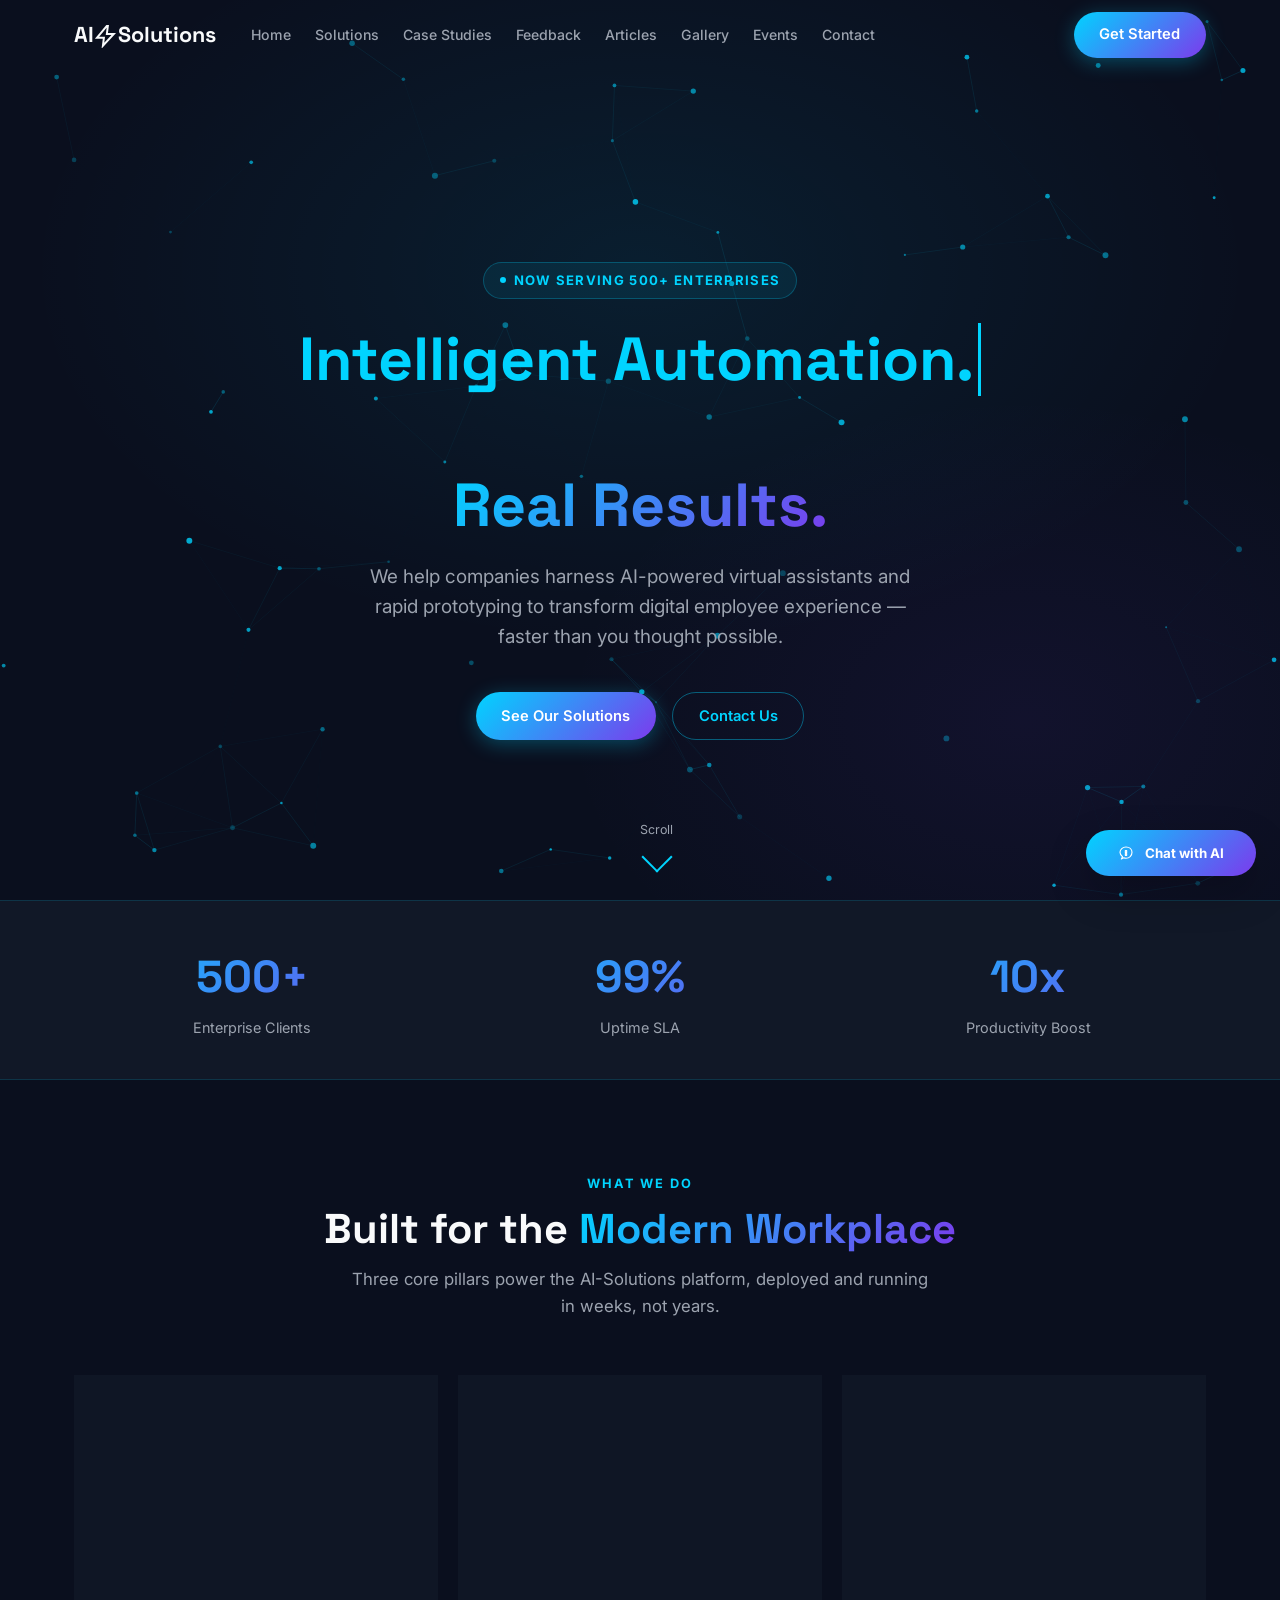
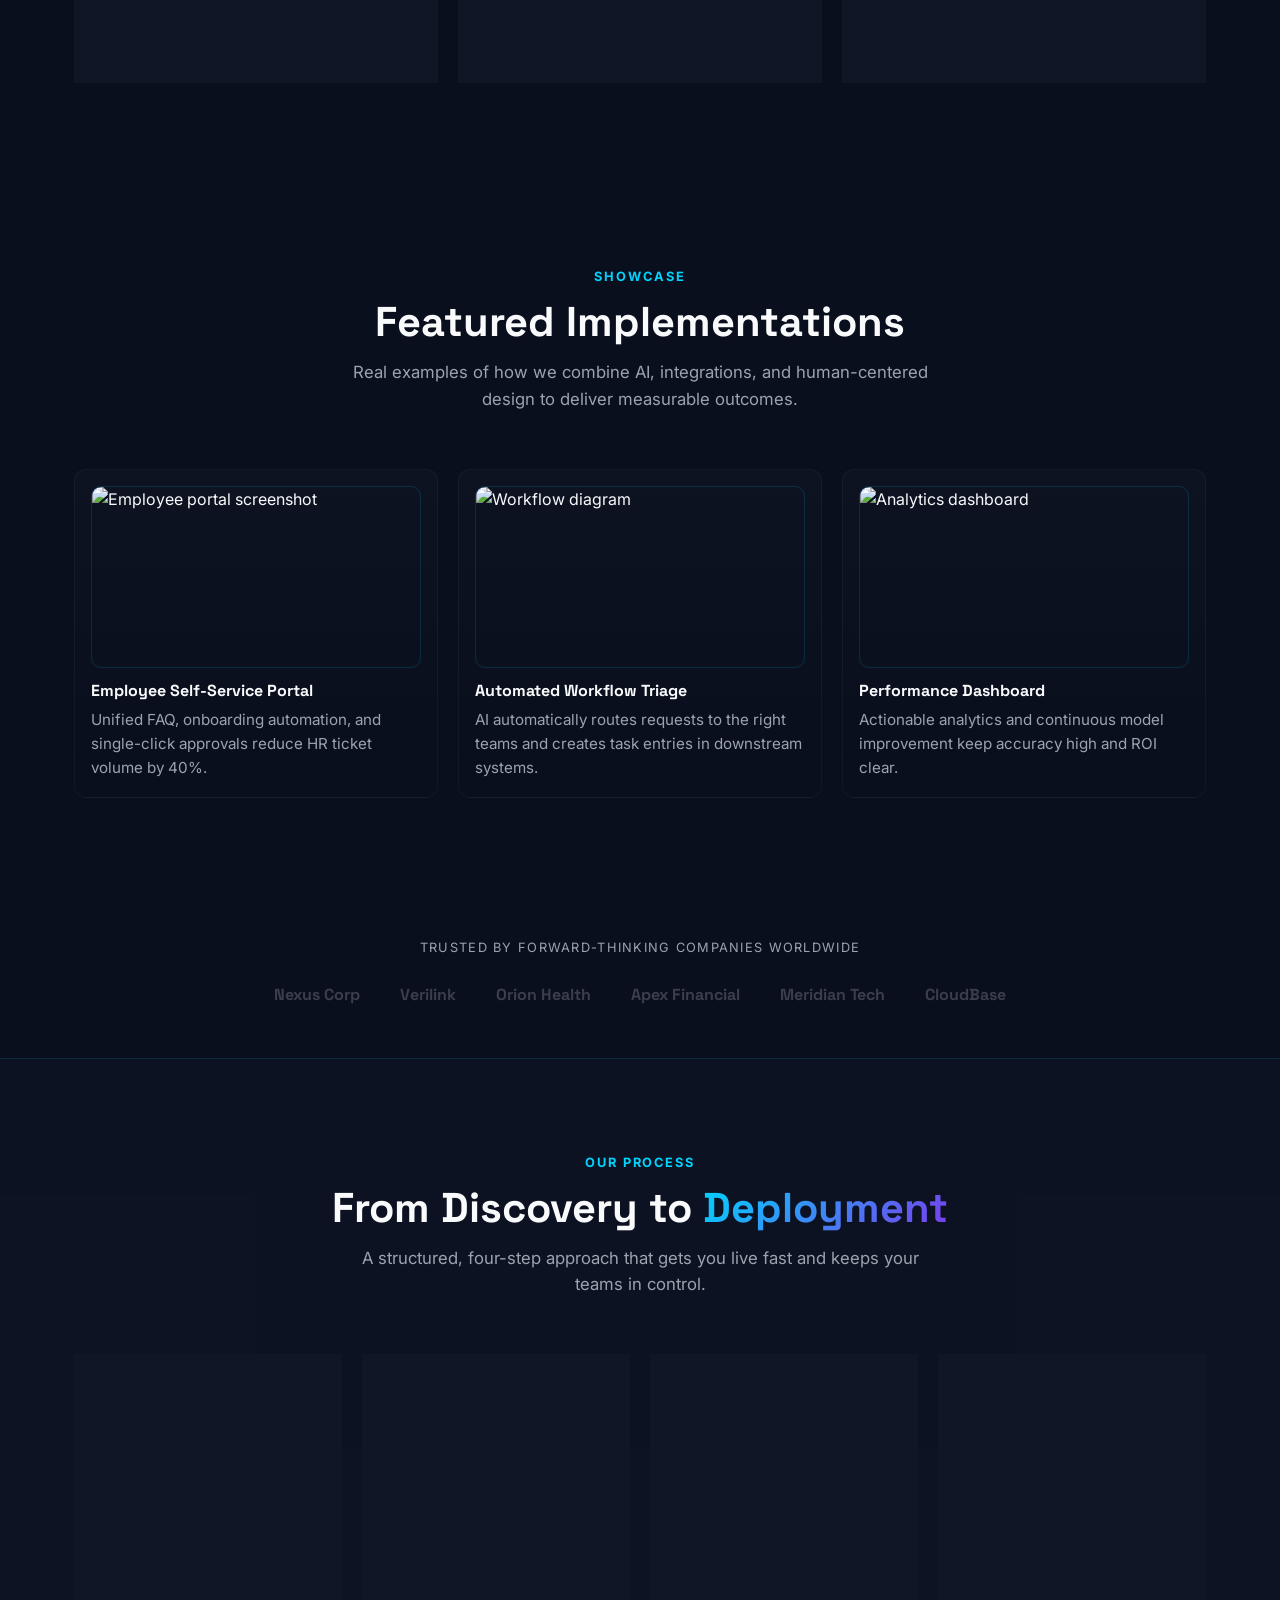
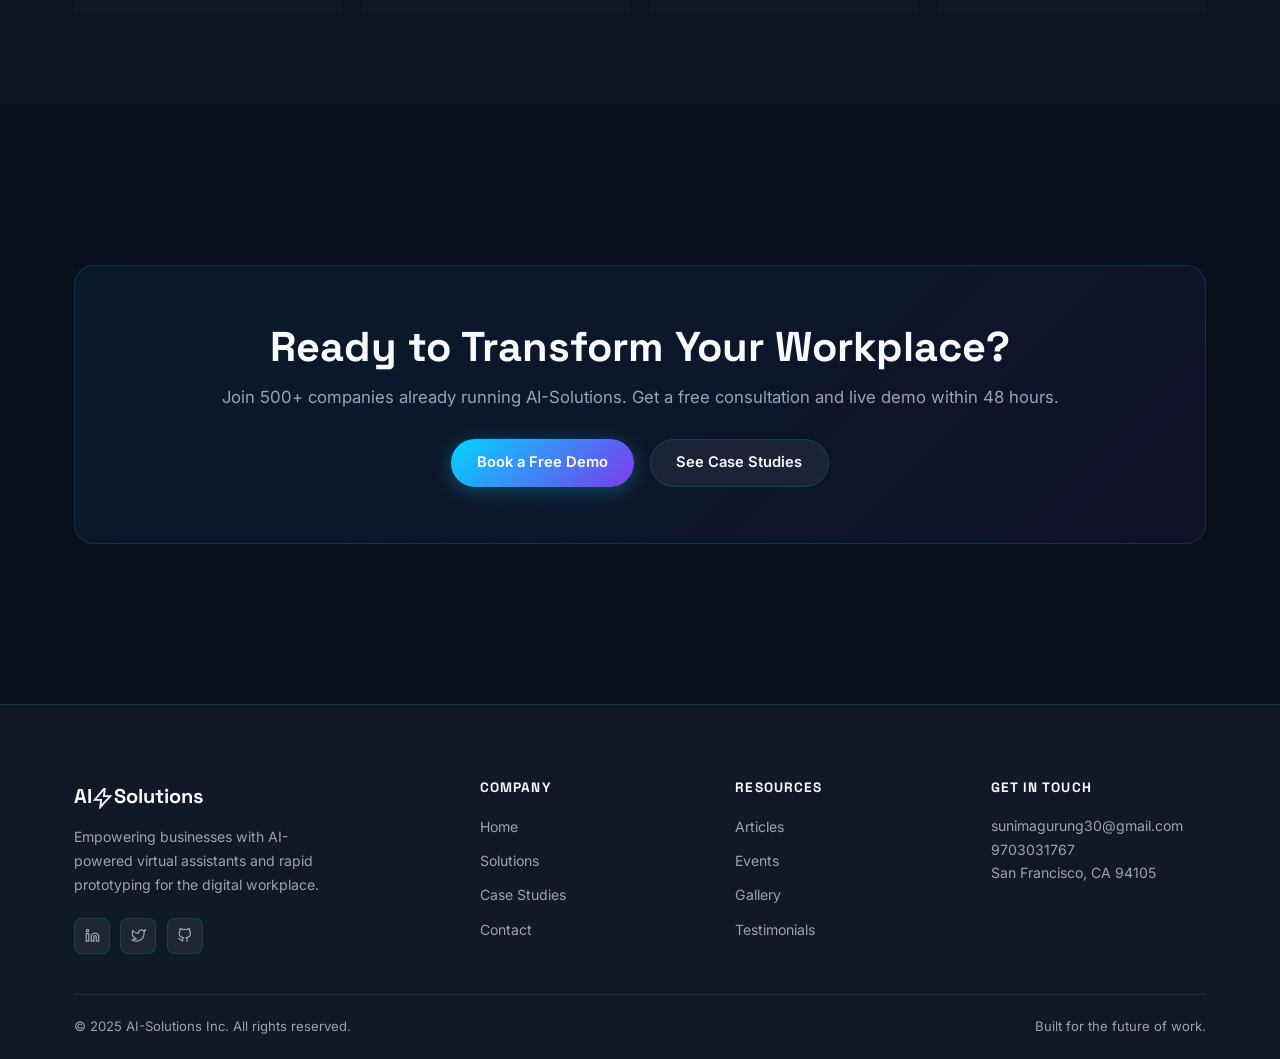
==== commit 18796419: "added" ====
--- a/frontend/index.html
+++ b/frontend/index.html
@@ -95,6 +95,37 @@
   </div>
 </section>
 
+<!-- SHOWCASE: images + details -->
+<section class="section">
+  <div class="wrap">
+    <div class="sec-head">
+      <span class="eyebrow">Showcase</span>
+      <h2>Featured Implementations</h2>
+      <p>Real examples of how we combine AI, integrations, and human-centered design to deliver measurable outcomes.</p>
+    </div>
+
+    <div class="media-grid">
+      <div class="media-card reveal d1">
+        <div class="media-img"><img src="https://encrypted-tbn0.gstatic.com/images?q=tbn:ANd9GcT8Vg0lavf7Xkodm-1DEVXZhQSDYJ0xapPffRjsvz-vRQ&s=10" alt="Employee portal screenshot"></div>
+        <h4>Employee Self-Service Portal</h4>
+        <p>Unified FAQ, onboarding automation, and single-click approvals reduce HR ticket volume by 40%.</p>
+      </div>
+
+      <div class="media-card reveal d2">
+        <div class="media-img"><img src="https://encrypted-tbn0.gstatic.com/images?q=tbn:ANd9GcTnZvh7QC6_H0bvpdoRFcTAJ7PIf7_7y_PKWbEC4TclQnTm4oBX94XYAdM&s=10" alt="Workflow diagram"></div>
+        <h4>Automated Workflow Triage</h4>
+        <p>AI automatically routes requests to the right teams and creates task entries in downstream systems.</p>
+      </div>
+
+      <div class="media-card reveal d3">
+        <div class="media-img"><img src="https://encrypted-tbn0.gstatic.com/images?q=tbn:ANd9GcRqHVIeHyyfImBU8l7_5vfRGERZH24PFRw-68nArZhrHqITPpXpxFKjJIBl&s=10" alt="Analytics dashboard"></div>
+        <h4>Performance Dashboard</h4>
+        <p>Actionable analytics and continuous model improvement keep accuracy high and ROI clear.</p>
+      </div>
+    </div>
+  </div>
+</section>
+
 <!-- TRUSTED BY -->
 <div class="trusted">
   <div class="wrap">
@@ -171,7 +202,7 @@
       </div>
       <div class="fc"><h4>Company</h4><ul><li><a href="index.html">Home</a></li><li><a href="solutions.html">Solutions</a></li><li><a href="case-studies.html">Case Studies</a></li><li><a href="contact.html">Contact</a></li></ul></div>
       <div class="fc"><h4>Resources</h4><ul><li><a href="articles.html">Articles</a></li><li><a href="events.html">Events</a></li><li><a href="gallery.html">Gallery</a></li><li><a href="feedback.html">Testimonials</a></li></ul></div>
-      <div class="fc"><h4>Get In Touch</h4><p>hello@ai-solutions.io<br>+1 (888) 247-8642<br>San Francisco, CA 94105</p></div>
+      <div class="fc"><h4>Get In Touch</h4><p>sunimagurung30@gmail.com<br>9703031767<br>San Francisco, CA 94105</p></div>
     </div>
     <div class="f-bottom">
       <p>&copy; 2025 AI-Solutions Inc. All rights reserved.</p>
--- a/frontend/css/style.css
+++ b/frontend/css/style.css
@@ -183,6 +183,24 @@
 .stats-g{display:grid;grid-template-columns:repeat(3,1fr);gap:2rem;text-align:center}
 .snum{font-family:var(--hf);font-size:clamp(1.8rem,4vw,2.8rem);font-weight:800;background:var(--grad);-webkit-background-clip:text;-webkit-text-fill-color:transparent;background-clip:text}
 .slbl{font-size:.9rem;color:var(--muted);margin-top:.2rem}
+
+/* ── SHOWCASE MEDIA ── */
+.media-grid{display:grid;grid-template-columns:repeat(3,1fr);gap:1.25rem;margin-top:1rem}
+.media-card{padding:1rem;border-radius:var(--r);background:linear-gradient(180deg,rgba(255,255,255,.02),transparent);border:1px solid rgba(255,255,255,.04);transition:transform .35s ease,box-shadow .35s ease}
+.media-card:hover{transform:translateY(-8px);box-shadow:0 20px 50px rgba(0,0,0,.5)}
+.media-img{border-radius:10px;overflow:hidden;margin-bottom:.85rem;border:1px solid var(--border)}
+.media-img img{display:block;width:100%;height:180px;object-fit:cover;transition:transform .6s ease}
+.media-card:hover .media-img img{transform:scale(1.04)}
+.media-card h4{margin:0 0 .45rem}
+.media-card p{color:var(--muted);font-size:.95rem}
+
+@media(max-width:1024px){
+  .media-grid{grid-template-columns:repeat(2,1fr)}
+}
+@media(max-width:768px){
+  .media-grid{grid-template-columns:1fr}
+  .media-img img{height:220px}
+}
 
 /* ── FEATURE ICON ── */
 .fi{width:50px;height:50px;border-radius:var(--rsm);display:flex;align-items:center;justify-content:center;margin-bottom:1.1rem;border:1px solid}
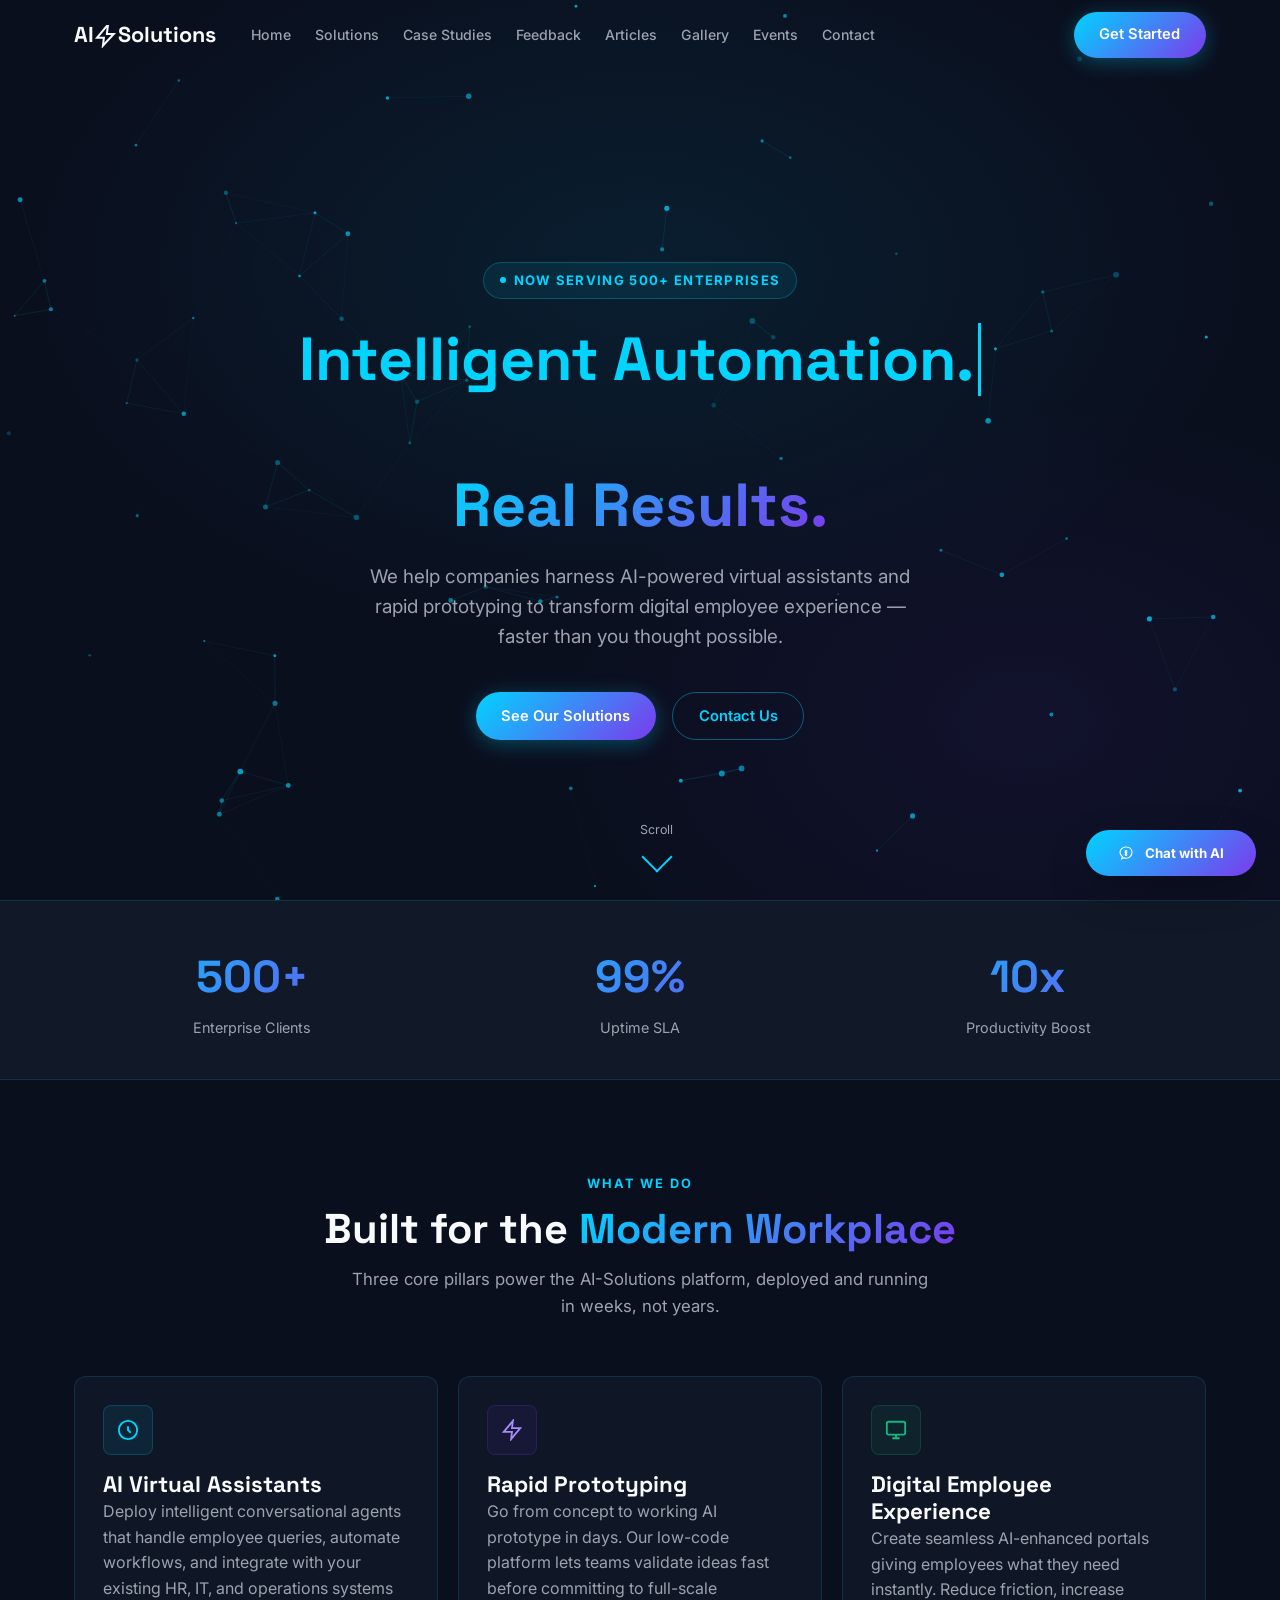
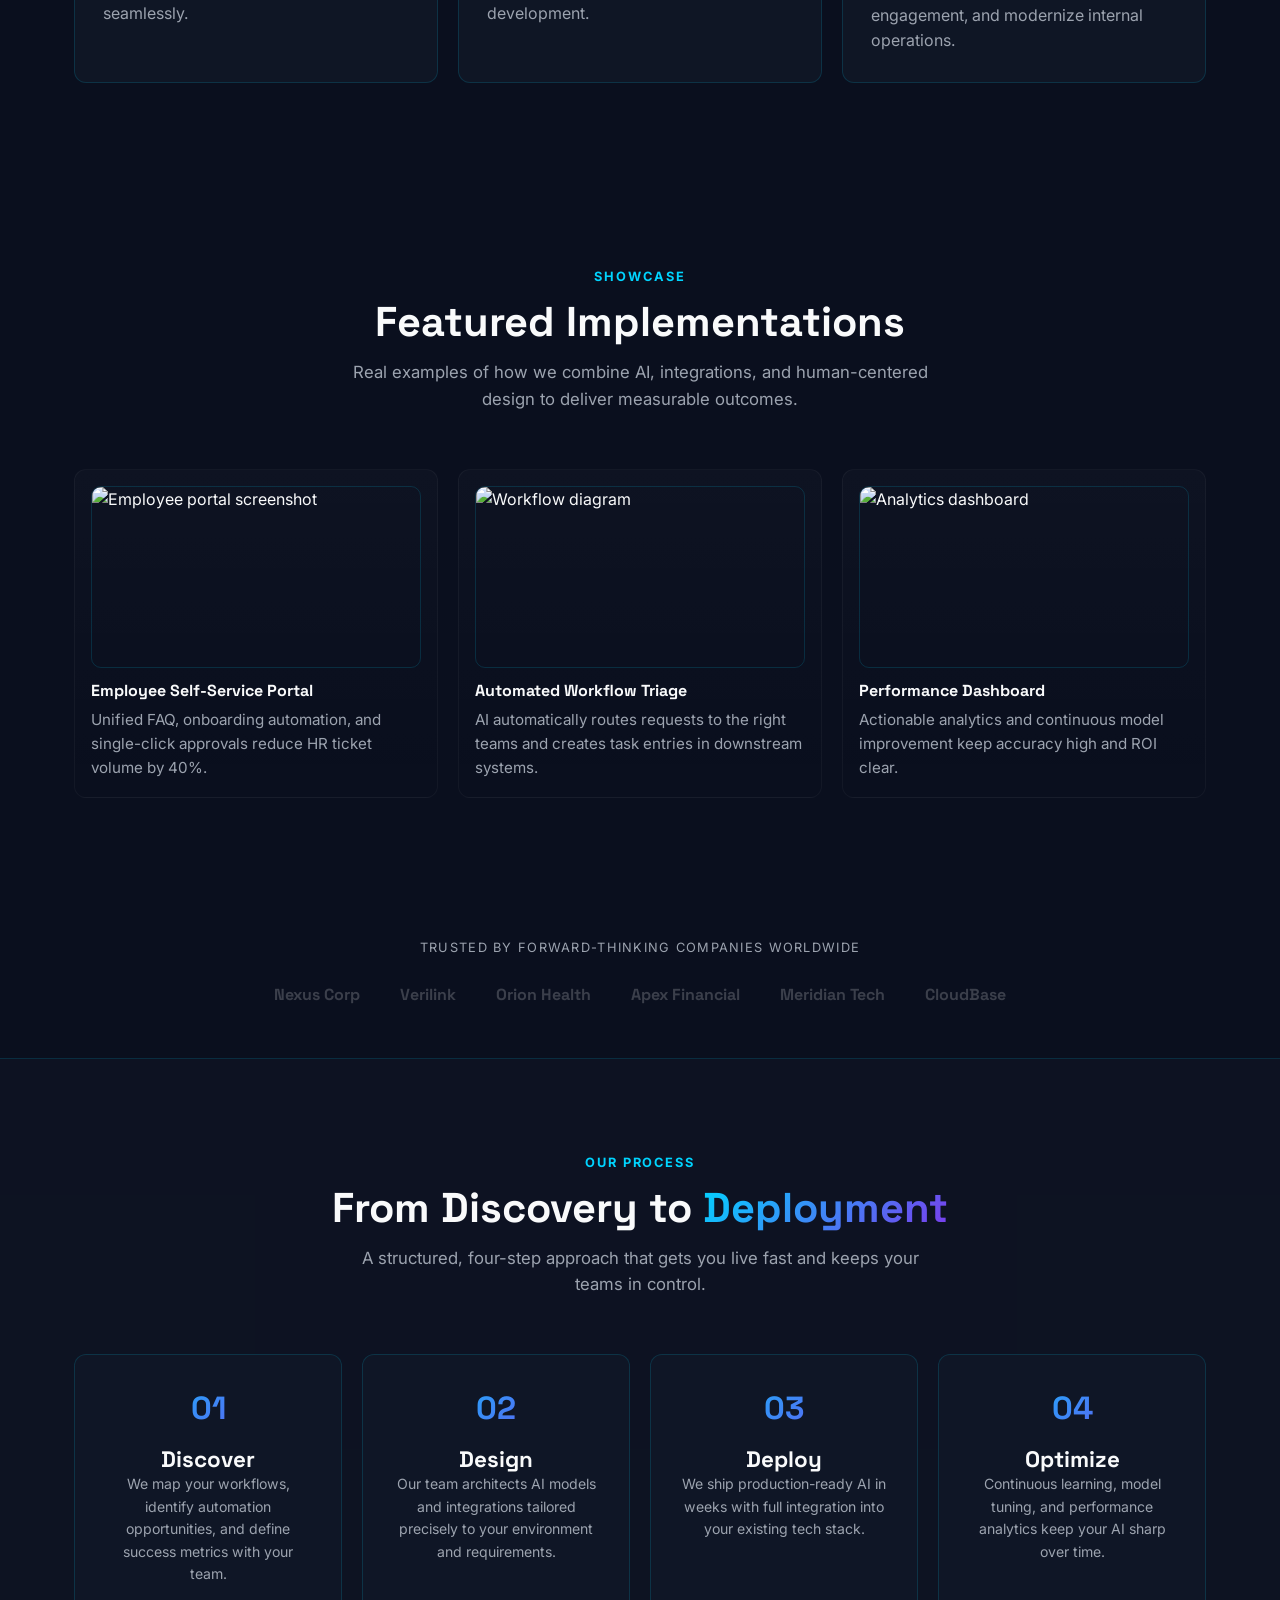
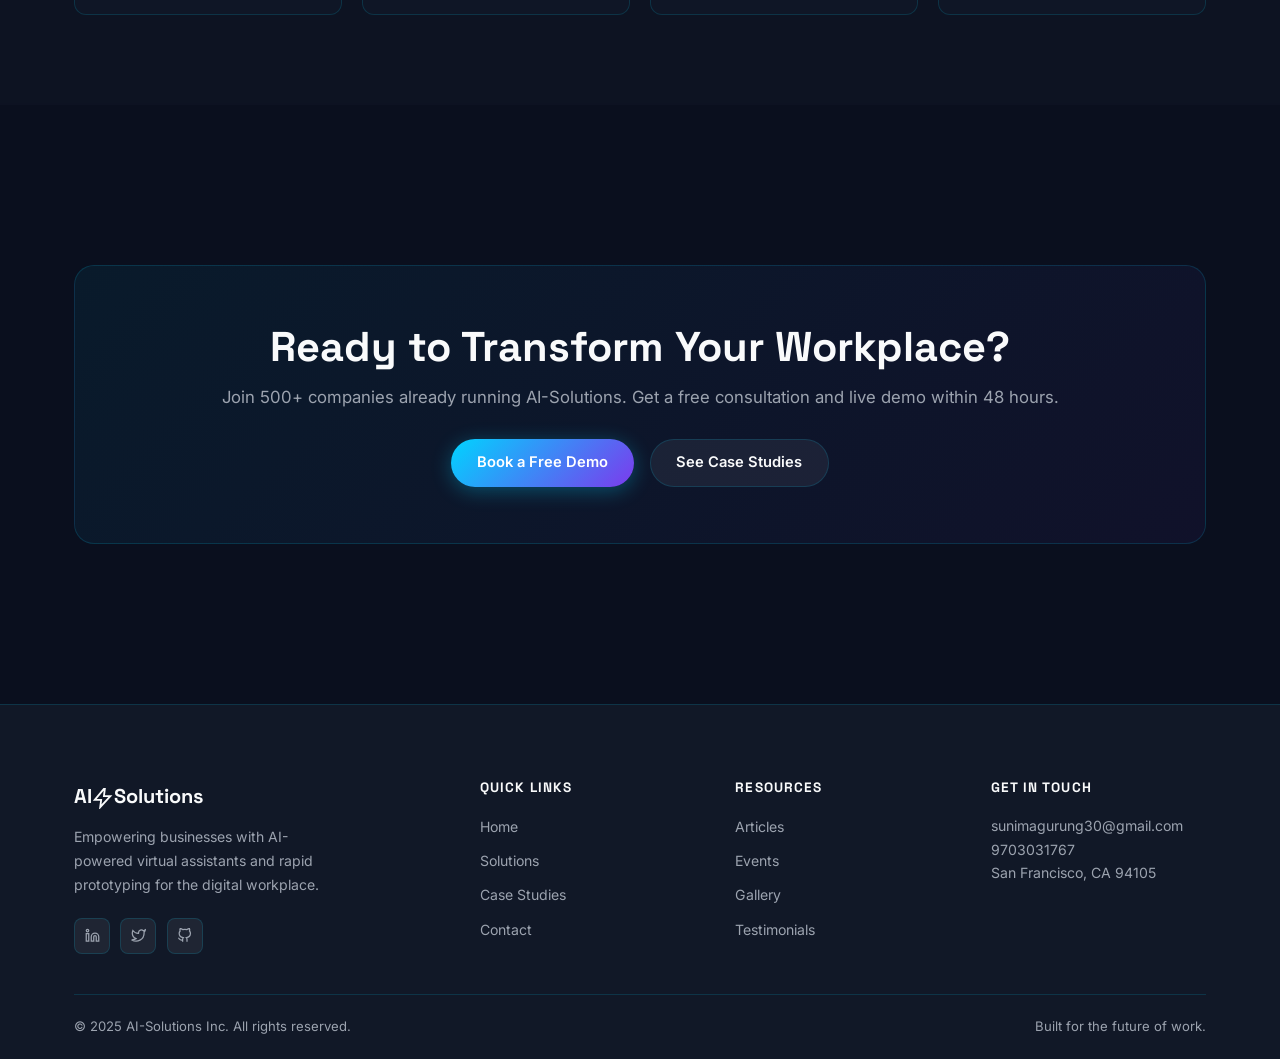
==== commit f5144e09: "fix" ====
--- a/frontend/index.html
+++ b/frontend/index.html
@@ -200,7 +200,7 @@
           <a href="#" class="soc" aria-label="GitHub"><svg viewBox="0 0 24 24" fill="none" stroke="currentColor" stroke-width="2"><path d="M9 19c-5 1.5-5-2.5-7-3m14 6v-3.87a3.37 3.37 0 00-.94-2.61c3.14-.35 6.44-1.54 6.44-7A5.44 5.44 0 0020 4.77 5.07 5.07 0 0019.91 1S18.73.65 16 2.48a13.38 13.38 0 00-7 0C6.27.65 5.09 1 5.09 1A5.07 5.07 0 005 4.77a5.44 5.44 0 00-1.5 3.78c0 5.42 3.3 6.61 6.44 7A3.37 3.37 0 009 18.13V22"/></svg></a>
         </div>
       </div>
-      <div class="fc"><h4>Company</h4><ul><li><a href="index.html">Home</a></li><li><a href="solutions.html">Solutions</a></li><li><a href="case-studies.html">Case Studies</a></li><li><a href="contact.html">Contact</a></li></ul></div>
+      <div class="fc"><h4>Quick Links</h4><ul><li><a href="index.html">Home</a></li><li><a href="solutions.html">Solutions</a></li><li><a href="case-studies.html">Case Studies</a></li><li><a href="contact.html">Contact</a></li></ul></div>
       <div class="fc"><h4>Resources</h4><ul><li><a href="articles.html">Articles</a></li><li><a href="events.html">Events</a></li><li><a href="gallery.html">Gallery</a></li><li><a href="feedback.html">Testimonials</a></li></ul></div>
       <div class="fc"><h4>Get In Touch</h4><p>sunimagurung30@gmail.com<br>9703031767<br>San Francisco, CA 94105</p></div>
     </div>
--- a/frontend/css/style.css
+++ b/frontend/css/style.css
@@ -328,6 +328,13 @@
 .fsuc{display:none;padding:1.75rem;text-align:center;border-radius:var(--r);background:rgba(16,185,129,.08);border:1px solid rgba(16,185,129,.25)}
 .fsuc.show{display:block;animation:fi .4s ease}
 .fsuc h3{color:#10b981;margin-bottom:.4rem}
+
+#toastContainer{position:fixed;top:1rem;right:1rem;z-index:9999;display:flex;flex-direction:column;gap:.7rem;pointer-events:none;max-width:min(360px,calc(100vw - 2rem))}
+.toast{padding:.9rem 1rem;border-radius:999px;border:1px solid rgba(255,255,255,.16);background:rgba(15,23,42,.95);color:var(--text);box-shadow:var(--shadow);font-size:.92rem;line-height:1.4;transform:translateY(-8px);opacity:0;transition:all .25s ease;pointer-events:auto}
+.toast.show{opacity:1;transform:translateY(0)}
+.toast.success{border-color:rgba(16,185,129,.35);background:rgba(5,46,22,.95);color:#d1fae5}
+.toast.error{border-color:rgba(239,68,68,.35);background:rgba(69,10,10,.95);color:#fee2e2}
+.toast.info{border-color:rgba(0,212,255,.3);background:rgba(2,28,38,.95);color:#d6f8ff}
 
 /* ── ADMIN LOGIN ── */
 .login-pg{min-height:100vh;display:flex;align-items:center;justify-content:center;background:radial-gradient(ellipse at center,rgba(124,58,237,.06) 0%,transparent 60%)}
